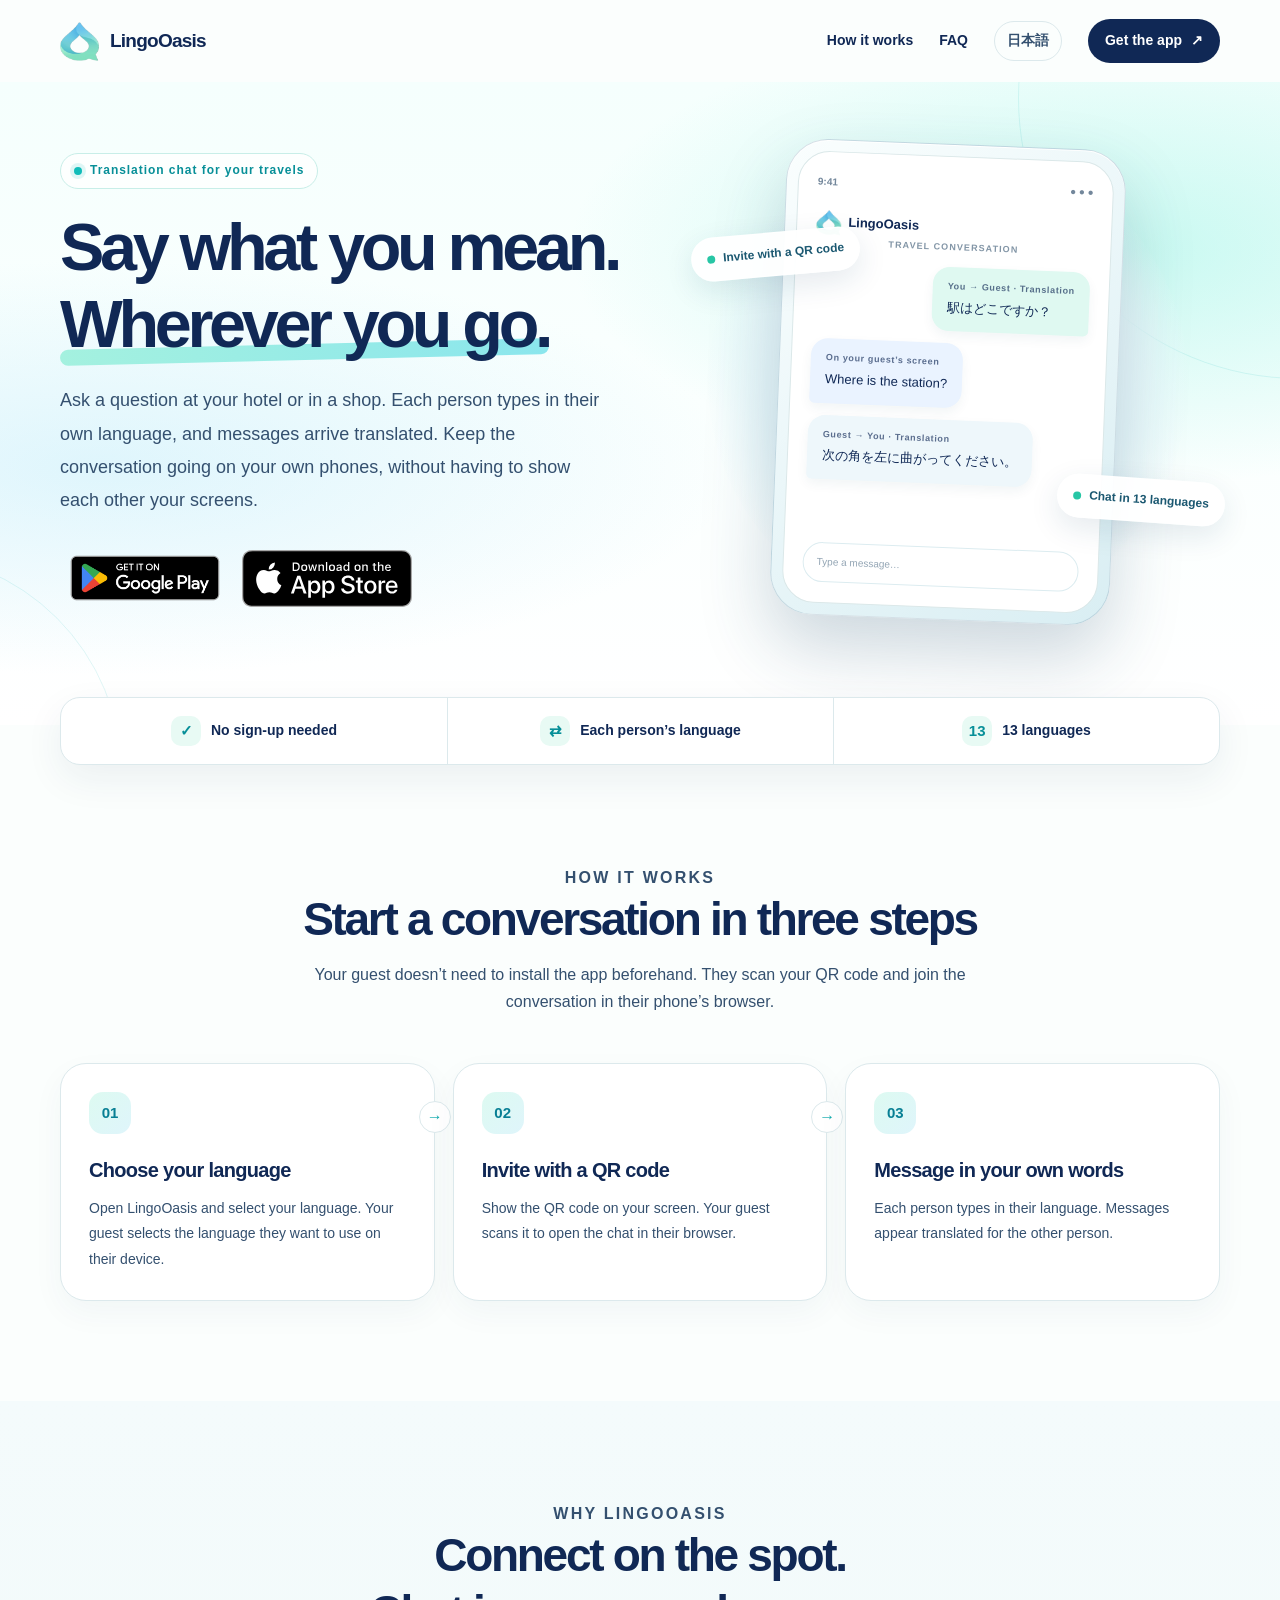
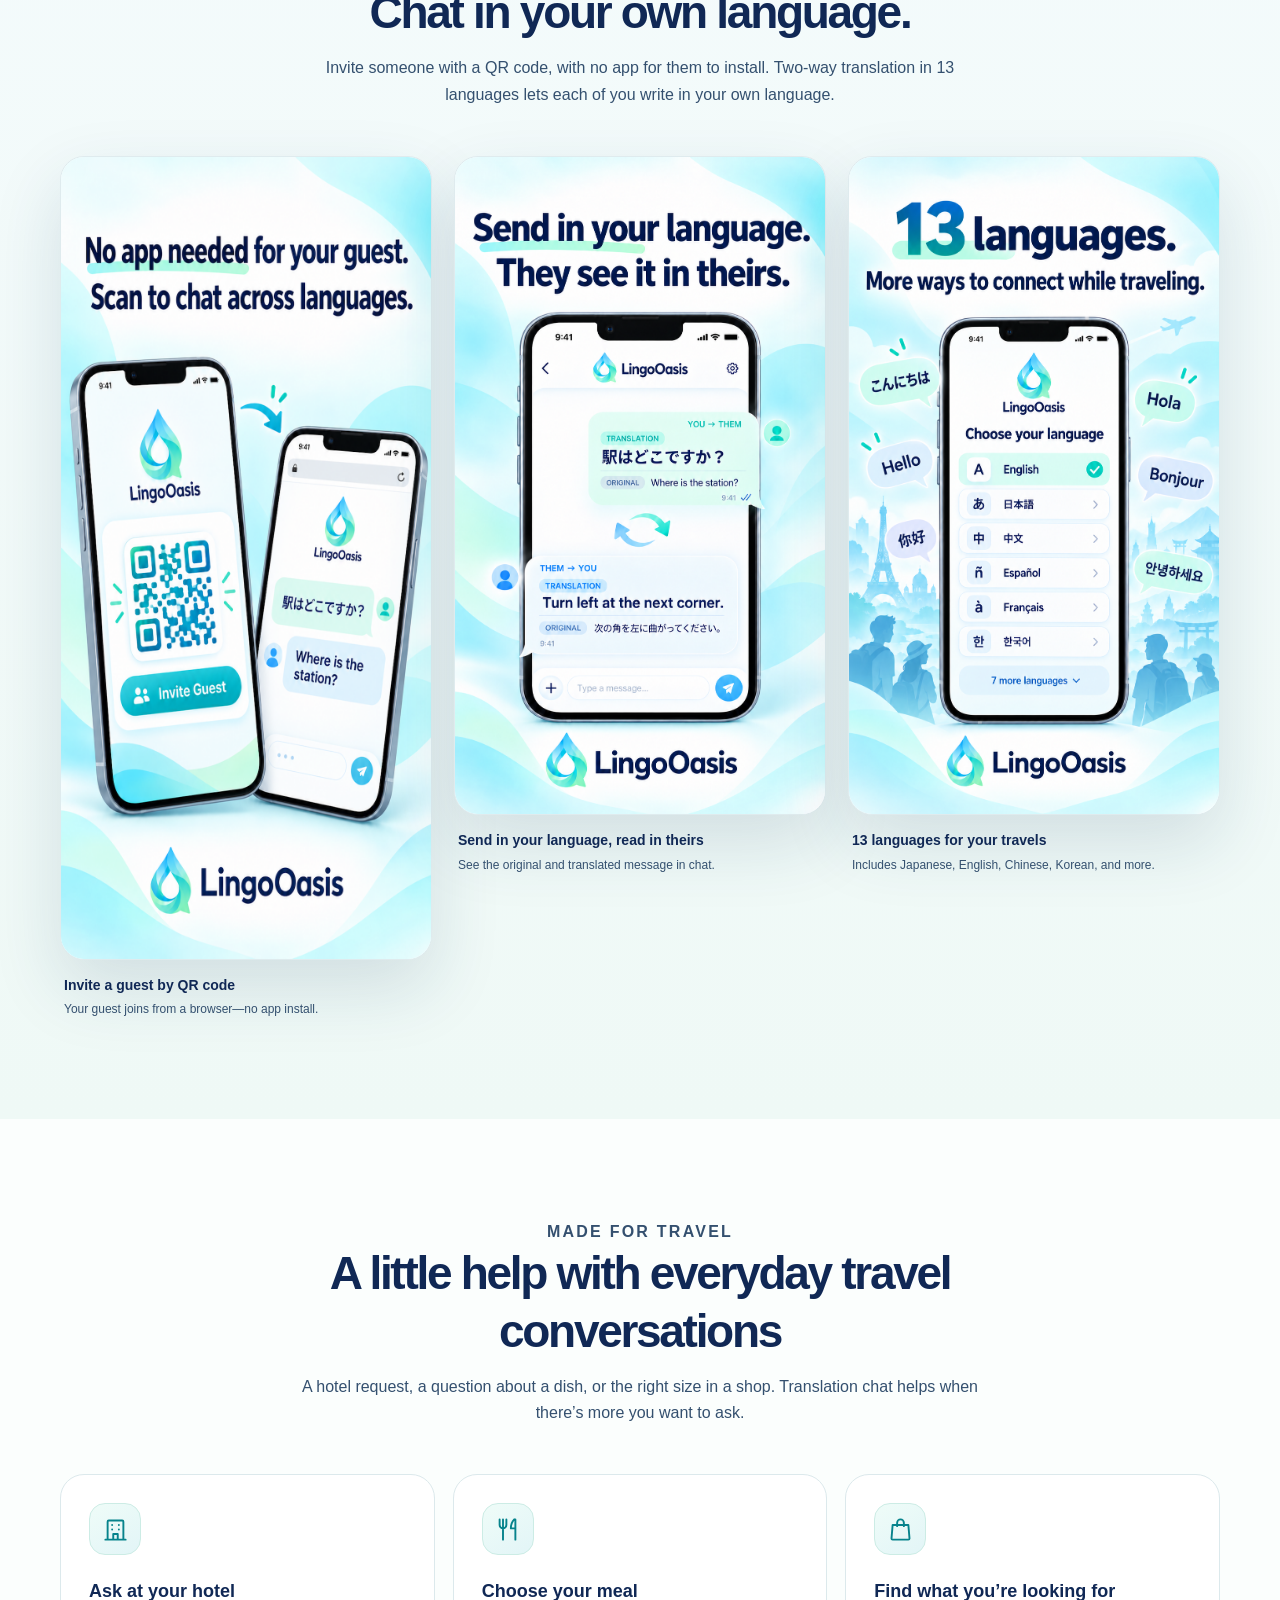
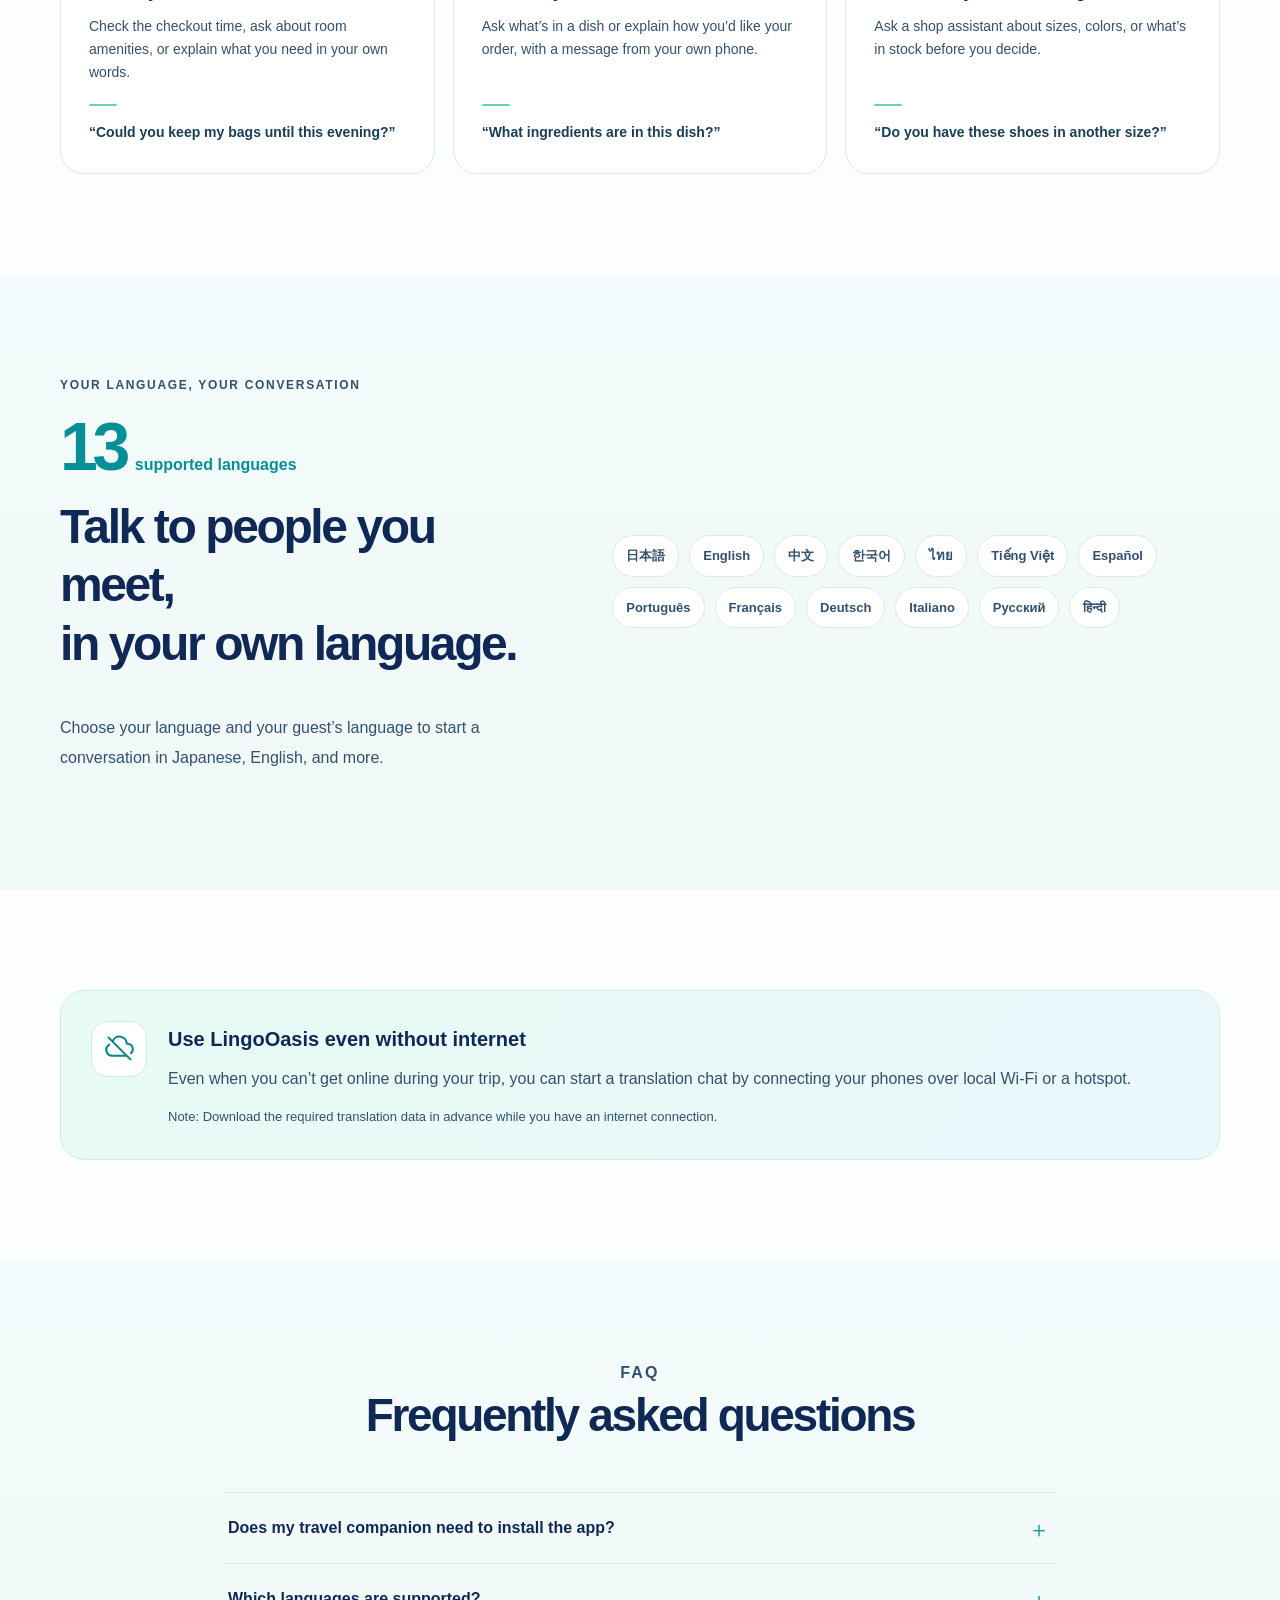
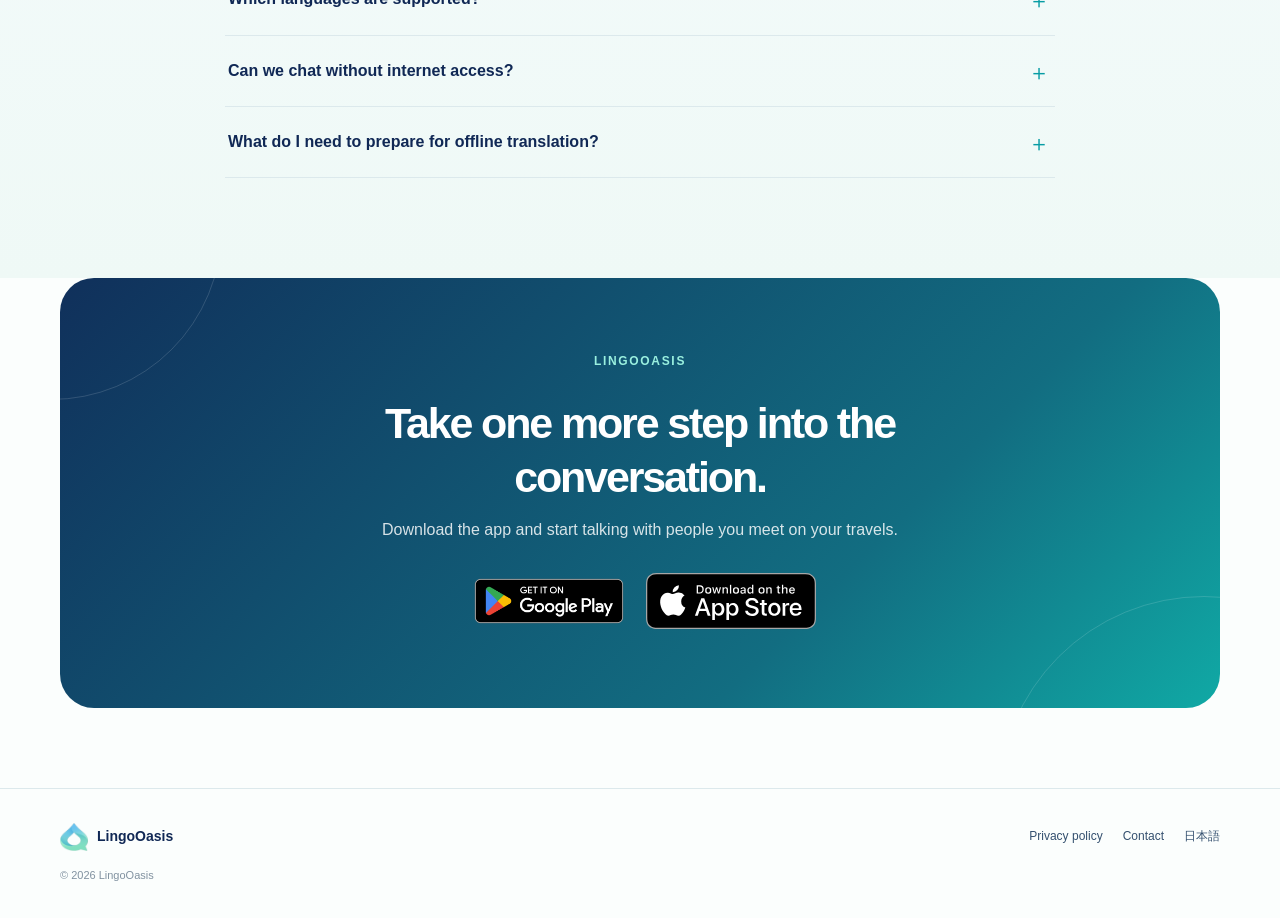
==== en/index.html @ 5daea8b7 "1st version" ====
<!doctype html>
<html lang="en"><head><meta charset="utf-8"><meta name="viewport" content="width=device-width, initial-scale=1"><title>LingoOasis | Translation chat for your travels</title><meta name="description" content="Start a conversation in your own language. LingoOasis lets your travel companion join from a QR code in their browser, with no app install. Supports 13 languages."><meta name="theme-color" content="#f5fffd"><meta name="robots" content="index,follow"><link rel="canonical" href="https://lingooasis-travel-chat.breezygem35.chatgpt.site/en/"><link rel="alternate" hreflang="ja" href="https://lingooasis-travel-chat.breezygem35.chatgpt.site/"><link rel="alternate" hreflang="en" href="https://lingooasis-travel-chat.breezygem35.chatgpt.site/en/"><link rel="alternate" hreflang="x-default" href="https://lingooasis-travel-chat.breezygem35.chatgpt.site/"><link rel="icon" href="/assets/logo.png" type="image/png"><link rel="stylesheet" href="/styles.css"><script src="/scroll-reveal.js" defer></script><meta property="og:type" content="website"><meta property="og:locale" content="en_US"><meta property="og:site_name" content="LingoOasis"><meta property="og:title" content="LingoOasis | Translation chat for your travels"><meta property="og:description" content="Send a message in your language. Let it reach the other person in theirs."><meta property="og:url" content="https://lingooasis-travel-chat.breezygem35.chatgpt.site/en/"><meta property="og:image" content="https://lingooasis-travel-chat.breezygem35.chatgpt.site/assets/store-1_en.png"><meta name="twitter:card" content="summary_large_image"><script type="application/ld+json">{"@context":"https://schema.org","@type":"SoftwareApplication","name":"LingoOasis","applicationCategory":"TravelApplication","operatingSystem":"Android, iOS","inLanguage":["ja","en","zh","ko","th","vi","es","pt","fr","de","it","ru","hi"],"description":"A QR-invited translation chat app for conversations with people you meet while traveling.","downloadUrl":["https://play.google.com/store/apps/details?id=com.lingooasis.app","https://apps.apple.com/app/id6812260177"]}</script></head>
<body><a class="skip-link" href="#main">Skip to content</a><header class="header"><div class="wrap header-inner"><a class="brand" href="/en/" aria-label="LingoOasis home"><img src="/assets/logo.png" alt=""><span>LingoOasis</span></a><nav class="nav" aria-label="Main navigation"><a class="nav-link" href="#how">How it works</a><a class="nav-link" href="#faq">FAQ</a><a class="language" href="/" lang="ja" hreflang="ja">日本語</a><a class="nav-cta" href="#download">Get the app <span aria-hidden="true">↗</span></a></nav></div></header><main id="main">
<section class="hero"><div class="wrap hero-grid"><div><p class="eyebrow"><span class="eyebrow-dot" aria-hidden="true"></span>Translation chat for your travels</p><h1>Say what you mean.<br><span class="highlight">Wherever you go.</span></h1><p class="hero-copy">Ask a question at your hotel or in a shop. Each person types in their own language, and messages arrive translated. Keep the conversation going on your own phones, without having to show each other your screens.</p><div class="cta-row"><a class="store-badge-link" href="https://play.google.com/store/apps/details?id=com.lingooasis.app"><img class="store-badge-image" src="/assets/google-play-en.png" alt="Get it on Google Play" width="646" height="250"></a><a class="store-badge-link" href="https://apps.apple.com/app/id6812260177"><img class="store-badge-image" src="/assets/app-store-en.svg" alt="Download on the App Store" width="109" height="40"></a></div></div><div class="hero-art" aria-label="Illustration of a translated chat"><div class="aura" aria-hidden="true"></div><div class="float-pill qr"><span class="pill-dot" aria-hidden="true"></span>Invite with a QR code</div><div class="phone"><div class="phone-screen"><div class="phone-top"><span>9:41</span><span>● ● ●</span></div><div class="phone-brand"><img src="/assets/logo.png" alt=""> LingoOasis</div><p class="demo-label">TRAVEL CONVERSATION</p><div class="bubble right"><small>You → Guest · Translation</small>駅はどこですか？</div><div class="bubble en"><small>On your guest’s screen</small>Where is the station?</div><div class="bubble left"><small>Guest → You · Translation</small>次の角を左に曲がってください。</div><div class="phone-input">Type a message…</div></div></div><div class="float-pill translate"><span class="pill-dot" aria-hidden="true"></span><span>Chat in 13 languages</span></div></div></div></section>
<div class="wrap trust-row" aria-label="LingoOasis features"><div class="trust-inner"><div class="trust-item"><span class="trust-icon" aria-hidden="true">✓</span>No sign-up needed</div><div class="trust-item"><span class="trust-icon" aria-hidden="true">⇄</span>Each person’s language</div><div class="trust-item"><span class="trust-icon" aria-hidden="true">13</span>13 languages</div></div></div>
<section class="section" id="how"><div class="wrap"><div class="section-heading"><p class="section-kicker">How it works</p><h2>Start a conversation in three steps</h2><p>Your guest doesn’t need to install the app beforehand. They scan your QR code and join the conversation in their phone’s browser.</p></div><div class="steps"><article class="step"><div class="step-number">01</div><h3>Choose your language</h3><p>Open LingoOasis and select your language. Your guest selects the language they want to use on their device.</p><span class="step-arrow" aria-hidden="true">→</span></article><article class="step"><div class="step-number">02</div><h3>Invite with a QR code</h3><p>Show the QR code on your screen. Your guest scans it to open the chat in their browser.</p><span class="step-arrow" aria-hidden="true">→</span></article><article class="step"><div class="step-number">03</div><h3>Message in your own words</h3><p>Each person types in their language. Messages appear translated for the other person.</p></article></div></div></section>
<section class="section section-soft"><div class="wrap"><div class="section-heading"><p class="section-kicker">Why LingoOasis</p><h2>Connect on the spot.<br>Chat in your own language.</h2><p>Invite someone with a QR code, with no app for them to install. Two-way translation in 13 languages lets each of you write in your own language.</p></div><div class="gallery"><figure class="shot"><div class="shot-frame"><img src="/assets/store-1_en.png" alt="Two phones showing a QR invitation and a translated conversation. A guest can join in a browser without installing the app." loading="lazy" decoding="async"></div><figcaption>Invite a guest by QR code<span>Your guest joins from a browser—no app install.</span></figcaption></figure><figure class="shot"><div class="shot-frame"><img src="/assets/store-2_en.png" alt="LingoOasis chat screen showing a message and its translation in the conversation." loading="lazy" decoding="async"></div><figcaption>Send in your language, read in theirs<span>See the original and translated message in chat.</span></figcaption></figure><figure class="shot"><div class="shot-frame"><img src="/assets/store-3_en.png" alt="LingoOasis supports 13 languages, including Japanese, English, Chinese, and Korean." loading="lazy" decoding="async"></div><figcaption>13 languages for your travels<span>Includes Japanese, English, Chinese, Korean, and more.</span></figcaption></figure></div></div></section>
<section class="section"><div class="wrap"><div class="section-heading"><p class="section-kicker">Made for travel</p><h2>A little help with everyday travel conversations</h2><p>A hotel request, a question about a dish, or the right size in a shop. Translation chat helps when there’s more you want to ask.</p></div><div class="use-cases"><article class="use-case"><div class="use-case-icon" aria-hidden="true"><svg viewBox="0 0 24 24" fill="none" stroke="currentColor" stroke-width="1.7" stroke-linecap="round" stroke-linejoin="round" aria-hidden="true" focusable="false"><path d="M5 21V5a1 1 0 0 1 1-1h12a1 1 0 0 1 1 1v16M3 21h18M10 21v-5h4v5M9 8h.01M15 8h.01M9 12h.01M15 12h.01"/></svg></div><h3>Ask at your hotel</h3><p>Check the checkout time, ask about room amenities, or explain what you need in your own words.</p><p class="use-case-example">“Could you keep my bags until this evening?”</p></article><article class="use-case"><div class="use-case-icon" aria-hidden="true"><svg viewBox="0 0 24 24" fill="none" stroke="currentColor" stroke-width="1.7" stroke-linecap="round" stroke-linejoin="round" aria-hidden="true" focusable="false"><path d="M5 3v5a3 3 0 0 0 6 0V3M8 3v18M18 3c-2 2-3 5-3 8h4M19 3v18"/></svg></div><h3>Choose your meal</h3><p>Ask what’s in a dish or explain how you’d like your order, with a message from your own phone.</p><p class="use-case-example">“What ingredients are in this dish?”</p></article><article class="use-case"><div class="use-case-icon" aria-hidden="true"><svg viewBox="0 0 24 24" fill="none" stroke="currentColor" stroke-width="1.7" stroke-linecap="round" stroke-linejoin="round" aria-hidden="true" focusable="false"><path d="M5 8h14l1 12a1 1 0 0 1-1 1H5a1 1 0 0 1-1-1L5 8Z"/><path d="M9 9V6a3 3 0 0 1 6 0v3"/></svg></div><h3>Find what you’re looking for</h3><p>Ask a shop assistant about sizes, colors, or what’s in stock before you decide.</p><p class="use-case-example">“Do you have these shoes in another size?”</p></article></div></div></section>
<section class="section section-soft"><div class="wrap language-layout"><div class="language-copy"><p class="section-kicker">Your language, your conversation</p><div class="language-count"><strong>13</strong><span>supported languages</span></div><h2>Talk to people you meet,<br>in your own language.</h2><p>Choose your language and your guest’s language to start a conversation in Japanese, English, and more.</p></div><div class="language-list" aria-label="Supported languages"><span>日本語</span><span>English</span><span>中文</span><span>한국어</span><span>ไทย</span><span>Tiếng Việt</span><span>Español</span><span>Português</span><span>Français</span><span>Deutsch</span><span>Italiano</span><span>Русский</span><span>हिन्दी</span></div></div></section>
<section class="section"><div class="wrap"><div class="offline-card"><div class="offline-icon" aria-hidden="true"><svg viewBox="0 0 24 24" fill="none" stroke="currentColor" stroke-width="1.7" stroke-linecap="round" stroke-linejoin="round" aria-hidden="true" focusable="false"><path d="m3 3 18 18M6.3 6.3A6 6 0 0 1 18 8h.5a4.5 4.5 0 0 1 3 7.85M3.5 8.7A5 5 0 0 0 6 18h12"/></svg></div><div><h3>Use LingoOasis even without internet</h3><p class="offline-benefit">Even when you can’t get online during your trip, you can start a translation chat by connecting your phones over local Wi-Fi or a hotspot.</p><p class="offline-note">Note: Download the required translation data in advance while you have an internet connection.</p></div></div></div></section>
<section class="section section-soft" id="faq"><div class="wrap"><div class="section-heading"><p class="section-kicker">FAQ</p><h2>Frequently asked questions</h2></div><div class="faq-list"><details><summary>Does my travel companion need to install the app?</summary><p>No. The person inviting a guest uses LingoOasis. The guest scans a QR code and joins in a browser.</p></details><details><summary>Which languages are supported?</summary><p>Japanese, English, Chinese, Korean, Thai, Vietnamese, Spanish, Portuguese, French, German, Italian, Russian, and Hindi.</p></details><details><summary>Can we chat without internet access?</summary><p>Yes, with translation data prepared ahead of time. The app user sets up local Wi-Fi or a hotspot, and the guest’s device must connect to the same network.</p></details><details><summary>What do I need to prepare for offline translation?</summary><p>An internet connection and available device storage are needed for the initial download. We recommend preparing the translation data over Wi-Fi before your trip.</p></details></div></div></section>
<section class="wrap" id="download"><div class="final-cta"><p class="section-kicker" style="color:#9af0df">LingoOasis</p><h2>Take one more step into the conversation.</h2><p>Download the app and start talking with people you meet on your travels.</p><div class="cta-row"><a class="store-badge-link" href="https://play.google.com/store/apps/details?id=com.lingooasis.app"><img class="store-badge-image" src="/assets/google-play-en.png" alt="Get it on Google Play" width="646" height="250"></a><a class="store-badge-link" href="https://apps.apple.com/app/id6812260177"><img class="store-badge-image" src="/assets/app-store-en.svg" alt="Download on the App Store" width="109" height="40"></a></div></div></section></main><footer class="footer"><div class="wrap"><div class="footer-inner"><a class="footer-brand" href="/en/" style="text-decoration:none"><img src="/assets/logo.png" alt="">LingoOasis</a><div class="footer-links"><a href="/privacy.html">Privacy policy</a><a href="https://x.com/soldes17" target="_blank" rel="noopener noreferrer">Contact</a><a href="/" lang="ja">日本語</a></div></div><p class="copyright">© 2026 LingoOasis</p></div></footer></body></html>
---- styles.css ----
@charset "utf-8";
:root{--ink:#102855;--ink-soft:#34506f;--teal:#10bcb9;--teal-dark:#079ba5;--sky:#eaf8fb;--mint:#e6faf4;--paper:#fbfefd;--line:#dce9ec;--white:#fff;--shadow:0 28px 70px rgba(23,61,96,.14);--radius:26px;--max:1160px;color-scheme:light}
*{box-sizing:border-box}html{scroll-behavior:smooth}body{margin:0;background:var(--paper);color:var(--ink);font-family:Inter,-apple-system,BlinkMacSystemFont,"Segoe UI","Noto Sans JP",Meiryo,sans-serif;line-height:1.65}a{color:inherit}img{max-width:100%;display:block}button,a{-webkit-tap-highlight-color:transparent}.skip-link{position:absolute;left:12px;top:-60px;background:var(--ink);color:#fff;padding:10px 14px;border-radius:10px;z-index:20}.skip-link:focus{top:12px}:focus-visible{outline:3px solid #0784c5;outline-offset:4px}.wrap{width:min(calc(100% - 48px),var(--max));margin-inline:auto}.header{position:relative;z-index:5}.header-inner{height:82px;display:flex;align-items:center;justify-content:space-between;gap:24px}.brand{display:inline-flex;align-items:center;gap:11px;text-decoration:none;font-size:19px;font-weight:800;letter-spacing:-.04em}.brand img{width:39px;height:39px;object-fit:contain}.nav{display:flex;align-items:center;gap:26px;font-size:14px;font-weight:650}.nav a{text-decoration:none}.nav a:not(.nav-cta):hover,.footer a:hover{color:var(--teal-dark)}.language{border:1px solid var(--line);border-radius:999px;padding:7px 12px;color:var(--ink-soft)}.nav-cta,.btn{display:inline-flex;align-items:center;justify-content:center;gap:9px;text-decoration:none;font-weight:750;border-radius:999px;transition:transform .18s ease,box-shadow .18s ease,background .18s ease}.nav-cta{padding:10px 17px;background:var(--ink);color:#fff}.nav-cta:hover,.btn:hover{transform:translateY(-2px);box-shadow:0 12px 28px rgba(16,40,85,.18)}.store-mark{display:grid;place-items:center;width:25px;height:25px;border-radius:50%;background:rgba(255,255,255,.15);font-size:13px;line-height:1}.btn-secondary .store-mark{background:#eef8f7}.hero{position:relative;overflow:hidden;padding:45px 0 88px;background:radial-gradient(ellipse at 88% 26%,rgba(135,241,224,.42),transparent 35%),radial-gradient(ellipse at 8% 60%,rgba(183,232,250,.42),transparent 38%),linear-gradient(180deg,#f5fffd 0%,#fff 100%)}.hero:before,.hero:after{content:"";position:absolute;border:1px solid rgba(58,192,195,.15);border-radius:50%;pointer-events:none}.hero:before{width:560px;height:560px;right:-300px;top:-265px}.hero:after{width:440px;height:440px;left:-320px;bottom:-270px}.hero-grid{position:relative;z-index:1;display:grid;grid-template-columns:1.02fr .98fr;align-items:center;gap:48px}.eyebrow{display:inline-flex;align-items:center;gap:8px;margin:0 0 20px;padding:7px 13px;border:1px solid #c8eee8;border-radius:999px;background:rgba(255,255,255,.82);color:#078f98;font-size:12px;font-weight:800;letter-spacing:.08em}.eyebrow-dot{width:8px;height:8px;border-radius:50%;background:var(--teal);box-shadow:0 0 0 4px rgba(16,188,185,.13)}h1,h2,h3,p{margin-top:0}h1{max-width:670px;margin-bottom:20px;font-size:clamp(42px,5.2vw,68px);line-height:1.17;letter-spacing:-.065em;font-weight:850}h1 .highlight{position:relative;white-space:nowrap;z-index:0}h1 .highlight:after{content:"";position:absolute;z-index:-1;left:0;right:0;bottom:.02em;height:.24em;border-radius:999px;background:linear-gradient(90deg,#a4f1df,#8be6ed);transform:rotate(-1.4deg)}.hero-copy{max-width:540px;color:var(--ink-soft);font-size:18px;line-height:1.85;margin-bottom:28px}.cta-row{display:flex;flex-wrap:wrap;gap:12px}.btn{min-height:56px;padding:0 22px;font-size:15px}.btn-primary{background:var(--ink);color:#fff;box-shadow:0 10px 25px rgba(16,40,85,.15)}.btn-secondary{background:#fff;border:1px solid var(--line);color:var(--ink);box-shadow:0 5px 16px rgba(23,61,96,.05)}.hero-note{margin:15px 0 0;color:#64798b;font-size:12px}.hero-art{position:relative;min-height:510px;display:grid;place-items:center}.aura{position:absolute;width:min(100%,480px);aspect-ratio:1;border-radius:50%;background:radial-gradient(circle,#ddfbf3 0%,#e8f8fb 53%,rgba(226,249,249,0) 72%)}.phone{position:relative;z-index:1;width:min(340px,85%);padding:11px;border:1px solid rgba(35,75,111,.16);border-radius:42px;background:linear-gradient(140deg,#fafefe,#d9eef3);box-shadow:0 32px 70px rgba(31,71,106,.22),inset 0 1px 0 #fff;transform:rotate(2.3deg)}.phone-screen{min-height:452px;overflow:hidden;border:1px solid #dbe8e9;border-radius:32px;background:#fff;padding:22px 19px 20px;display:flex;flex-direction:column}.phone-top{display:flex;align-items:center;justify-content:space-between;margin-bottom:19px;color:#73879b;font-size:10px;font-weight:700}.phone-brand{display:flex;align-items:center;gap:7px;color:var(--ink);font-size:13px;font-weight:800}.phone-brand img{width:25px;height:25px}.demo-label{margin:0 0 13px;text-align:center;color:#8295a6;font-size:9px;font-weight:750;letter-spacing:.12em}.bubble{max-width:92%;margin-bottom:12px;padding:13px 15px;border-radius:17px;font-size:13px;line-height:1.55;box-shadow:0 5px 12px rgba(21,67,94,.055)}.bubble small{display:block;margin-bottom:4px;font-size:9px;font-weight:800;letter-spacing:.07em;opacity:.66}.bubble.left{align-self:flex-start;background:#eef7fb;border-bottom-left-radius:5px}.bubble.right{align-self:flex-end;background:#dff9f1;border-bottom-right-radius:5px}.bubble.en{align-self:flex-start;background:#eaf3ff;border-bottom-left-radius:5px}.phone-input{margin-top:auto;border:1px solid #dcecf0;border-radius:999px;padding:11px 13px;color:#93a5b4;font-size:10px}.float-pill{position:absolute;z-index:2;display:flex;align-items:center;gap:8px;padding:11px 15px;border:1px solid rgba(255,255,255,.9);border-radius:999px;background:rgba(255,255,255,.94);box-shadow:0 10px 30px rgba(21,66,98,.11);font-size:12px;font-weight:750;color:#1b5871}.float-pill img{width:20px;height:20px}.float-pill.qr{top:105px;left:3%;transform:rotate(-5deg)}.float-pill.translate{right:-1%;bottom:115px;transform:rotate(4deg)}.float-pill .pill-dot{flex:0 0 8px;width:8px;height:8px;border-radius:50%;background:#27c6a5}.trust-row{position:relative;z-index:2;margin-top:-28px}.trust-inner{display:grid;grid-template-columns:repeat(3,1fr);background:#fff;border:1px solid var(--line);border-radius:20px;box-shadow:0 14px 38px rgba(27,62,92,.07);overflow:hidden}.trust-item{display:flex;align-items:center;justify-content:center;gap:10px;padding:18px 14px;text-align:center;font-size:14px;font-weight:750}.trust-item+.trust-item{border-left:1px solid var(--line)}.trust-icon{display:grid;place-items:center;width:30px;height:30px;border-radius:10px;background:#e8faf4;color:#078f98;font-size:15px}.section{padding:100px 0}.section-soft{background:linear-gradient(180deg,#f4fbfc,#eff9f6)}.section-heading{max-width:690px;margin:0 auto 48px;text-align:center}.section-kicker{margin-bottom:12px;color:#069da3;font-size:12px;font-weight:850;letter-spacing:.14em;text-transform:uppercase}.section-heading h2{margin-bottom:14px;font-size:clamp(31px,4vw,46px);line-height:1.24;letter-spacing:-.05em}.section-heading p{margin-bottom:0;color:var(--ink-soft);font-size:16px}.steps{display:grid;grid-template-columns:repeat(3,1fr);gap:18px}.step{position:relative;min-height:230px;padding:28px;border:1px solid var(--line);border-radius:var(--radius);background:#fff;box-shadow:0 12px 32px rgba(23,61,96,.045)}.step-number{display:grid;place-items:center;width:42px;height:42px;margin-bottom:20px;border-radius:14px;background:linear-gradient(135deg,#ddfaf1,#dff5fb);color:#087f94;font-size:15px;font-weight:900}.step h3{margin-bottom:9px;font-size:20px;letter-spacing:-.035em}.step p{margin:0;color:var(--ink-soft);font-size:14px;line-height:1.8}.step-arrow{position:absolute;top:37px;right:-17px;z-index:2;width:32px;height:32px;display:grid;place-items:center;border-radius:50%;background:#fff;border:1px solid var(--line);color:#12abae;font-weight:800}.gallery{display:grid;grid-template-columns:repeat(3,1fr);align-items:start;gap:22px}.shot{margin:0}.shot-frame{overflow:hidden;border:1px solid #dfebee;border-radius:24px;background:#fff;box-shadow:var(--shadow)}.shot-frame img{width:100%;height:auto}.shot figcaption{padding:15px 4px 0;font-size:14px;font-weight:750;line-height:1.55}.shot figcaption span{display:block;margin-top:4px;color:var(--ink-soft);font-size:12px;font-weight:450}.use-cases{display:grid;grid-template-columns:repeat(3,1fr);gap:18px}.use-case{display:flex;flex-direction:column;align-items:flex-start;min-height:290px;padding:28px;border-radius:24px;background:#fff;border:1px solid var(--line)}.use-case-icon{width:52px;height:52px;display:grid;place-items:center;margin-bottom:22px;border:1px solid #ccece5;border-radius:16px;background:linear-gradient(145deg,#effcf8,#e2f5f7);color:#07838c}.use-case-icon svg{width:27px;height:27px}.use-case p.use-case-example{width:100%;margin-top:auto;padding-top:20px;color:#173f58;font-size:14px;font-weight:700;line-height:1.75}.use-case-example:before{content:"";display:block;width:28px;height:2px;margin-bottom:14px;border-radius:2px;background:#69cfbf}.use-case h3{margin-bottom:8px;font-size:18px}.use-case p{margin:0;color:var(--ink-soft);font-size:14px}.language-layout{display:grid;grid-template-columns:.9fr 1.1fr;align-items:center;gap:55px}.language-copy h2{font-size:clamp(32px,4vw,48px);line-height:1.22;letter-spacing:-.05em}.language-copy p{color:var(--ink-soft);line-height:1.9}.language-count{display:inline-flex;align-items:baseline;gap:10px;margin:3px 0 18px;color:#078f98}.language-count strong{font-size:68px;line-height:1;letter-spacing:-.08em}.language-count span{font-weight:750}.language-list{display:flex;flex-wrap:wrap;gap:10px}.language-list span{padding:9px 13px;border:1px solid var(--line);border-radius:999px;background:#fff;color:var(--ink-soft);font-size:13px;font-weight:650}.offline-card{display:grid;grid-template-columns:auto 1fr;align-items:start;gap:21px;padding:30px;border:1px solid #cdebe6;border-radius:25px;background:linear-gradient(120deg,#e8fbf4,#eaf8fc)}.offline-icon{display:grid;place-items:center;width:56px;height:56px;border:1px solid #d0eae5;border-radius:17px;background:#fff;color:#07838c}.offline-icon svg{width:29px;height:29px}.offline-card h3{margin:2px 0 8px;font-size:20px}.offline-card p{margin:0;color:var(--ink-soft);font-size:14px;line-height:1.9}.offline-card .offline-benefit{font-size:16px;line-height:1.85}.offline-card .offline-note{margin-top:12px;font-size:13px;line-height:1.85}.faq-list{max-width:830px;margin-inline:auto;border-top:1px solid var(--line)}.faq-list details{border-bottom:1px solid var(--line)}.faq-list summary{position:relative;list-style:none;cursor:pointer;padding:22px 44px 22px 3px;font-size:16px;font-weight:750}.faq-list summary::-webkit-details-marker{display:none}.faq-list summary:after{content:"＋";position:absolute;right:5px;top:19px;color:#079ca4;font-size:22px;font-weight:400}.faq-list details[open] summary:after{content:"−"}.faq-list details p{max-width:730px;padding:0 30px 22px 3px;margin:0;color:var(--ink-soft);font-size:14px;line-height:1.9}.final-cta{position:relative;overflow:hidden;padding:74px 28px;text-align:center;border-radius:34px;background:linear-gradient(135deg,#10305b,#126d81 68%,#10a9a5);color:#fff}.final-cta:before,.final-cta:after{content:"";position:absolute;border:1px solid rgba(255,255,255,.14);border-radius:50%;pointer-events:none}.final-cta:before{width:340px;height:340px;left:-180px;top:-220px}.final-cta:after{width:410px;height:410px;right:-190px;bottom:-300px}.final-cta>*{position:relative;z-index:1}.final-cta h2{max-width:700px;margin:0 auto 12px;font-size:clamp(30px,4vw,43px);line-height:1.25;letter-spacing:-.05em}.final-cta p{margin-bottom:25px;color:rgba(255,255,255,.83)}.final-cta .btn-primary{background:#fff;color:#102855;box-shadow:none}.final-cta .btn-secondary{border-color:rgba(255,255,255,.35);background:rgba(255,255,255,.12);color:#fff;box-shadow:none}.final-cta .cta-row{justify-content:center}.footer{margin-top:80px;padding:34px 0;border-top:1px solid var(--line)}.footer-inner{display:flex;align-items:center;justify-content:space-between;gap:24px}.footer-brand{display:flex;align-items:center;gap:9px;font-size:14px;font-weight:800}.footer-brand img{width:28px;height:28px}.footer-links{display:flex;flex-wrap:wrap;gap:20px;color:var(--ink-soft);font-size:12px}.footer-links a{text-decoration:none}.copyright{margin:15px 0 0;color:#8192a0;font-size:11px}
@media(max-width:850px){.hero-grid{grid-template-columns:1fr;gap:24px}.hero-copy{max-width:620px}.hero-art{min-height:470px}.phone{width:min(330px,80%)}.steps,.use-cases{grid-template-columns:1fr}.step{min-height:auto}.step-arrow{display:none}.language-layout{grid-template-columns:1fr;gap:32px}.section{padding:80px 0}.gallery{gap:14px}.shot-frame{border-radius:17px}.shot figcaption{font-size:12px}.shot figcaption span{font-size:11px}}
@media(max-width:600px){.wrap{width:min(calc(100% - 34px),var(--max))}.header-inner{height:70px}.brand{font-size:17px}.brand img{width:34px;height:34px}.nav{gap:12px;font-size:12px}.nav .nav-link{display:none}.language{padding:6px 10px}.nav-cta{padding:9px 13px;font-size:12px}.hero{padding:35px 0 62px}.hero-grid{gap:4px}h1{font-size:clamp(38px,11vw,54px)}.hero-copy{font-size:16px}.cta-row{gap:9px}.btn{min-height:52px;padding:0 16px;font-size:13px}.hero-art{min-height:405px}.phone{width:min(310px,84%);padding:9px;border-radius:34px}.phone-screen{min-height:360px;padding:18px 15px;border-radius:26px}.bubble{font-size:11px;padding:10px 12px}.float-pill{font-size:10px;padding:9px 11px}.float-pill.qr{top:72px;left:-1%}.float-pill.translate{right:-3%;bottom:70px}.trust-row{margin-top:-14px}.trust-inner{grid-template-columns:1fr;border-radius:17px}.trust-item{justify-content:flex-start;padding:12px 18px;text-align:left;font-size:13px}.trust-item+.trust-item{border-left:0;border-top:1px solid var(--line)}.trust-icon{width:27px;height:27px}.section{padding:68px 0}.section-heading{margin-bottom:33px}.section-heading p{font-size:14px}.steps{gap:12px}.step{padding:22px;border-radius:21px}.gallery{grid-template-columns:1fr;gap:28px;max-width:340px;margin:auto}.shot-frame{border-radius:20px}.shot figcaption{font-size:14px}.shot figcaption span{font-size:12px}.use-case{min-height:0;padding:23px}.language-count strong{font-size:58px}.language-list{gap:8px}.language-list span{padding:8px 11px;font-size:12px}.offline-card{grid-template-columns:1fr;gap:14px;padding:24px}.offline-card h3{font-size:18px}.faq-list summary{font-size:14px;padding-block:19px}.faq-list details p{font-size:13px}.final-cta{padding:56px 20px;border-radius:25px}.final-cta .cta-row{display:grid;max-width:290px;margin-inline:auto}.footer{margin-top:54px}.footer-inner{align-items:flex-start;flex-direction:column;gap:19px}.footer-links{gap:14px}.copyright{margin-top:10px}}
@media(prefers-reduced-motion:reduce){html{scroll-behavior:auto}*,*:before,*:after{transition:none!important;animation:none!important}}

.store-badge-link{display:inline-flex;align-items:center;justify-content:center;border-radius:4px;transition:transform .18s ease}.store-badge-link:hover{transform:translateY(-2px)}.store-badge-link:focus-visible{outline-offset:5px}.store-badge-image{display:block;width:170px;height:auto;max-width:100%}@media(max-width:600px){.store-badge-image{width:160px}}

.scroll-reveal{opacity:1;transform:translateY(0);transition:opacity .55s ease,transform .7s cubic-bezier(.22,1,.36,1);transition-delay:var(--reveal-delay,0ms)}
.scroll-reveal.is-pending{opacity:0;transform:translateY(24px)}
@media(prefers-reduced-motion:reduce){.scroll-reveal,.scroll-reveal.is-pending{opacity:1;transform:none;transition:none}}
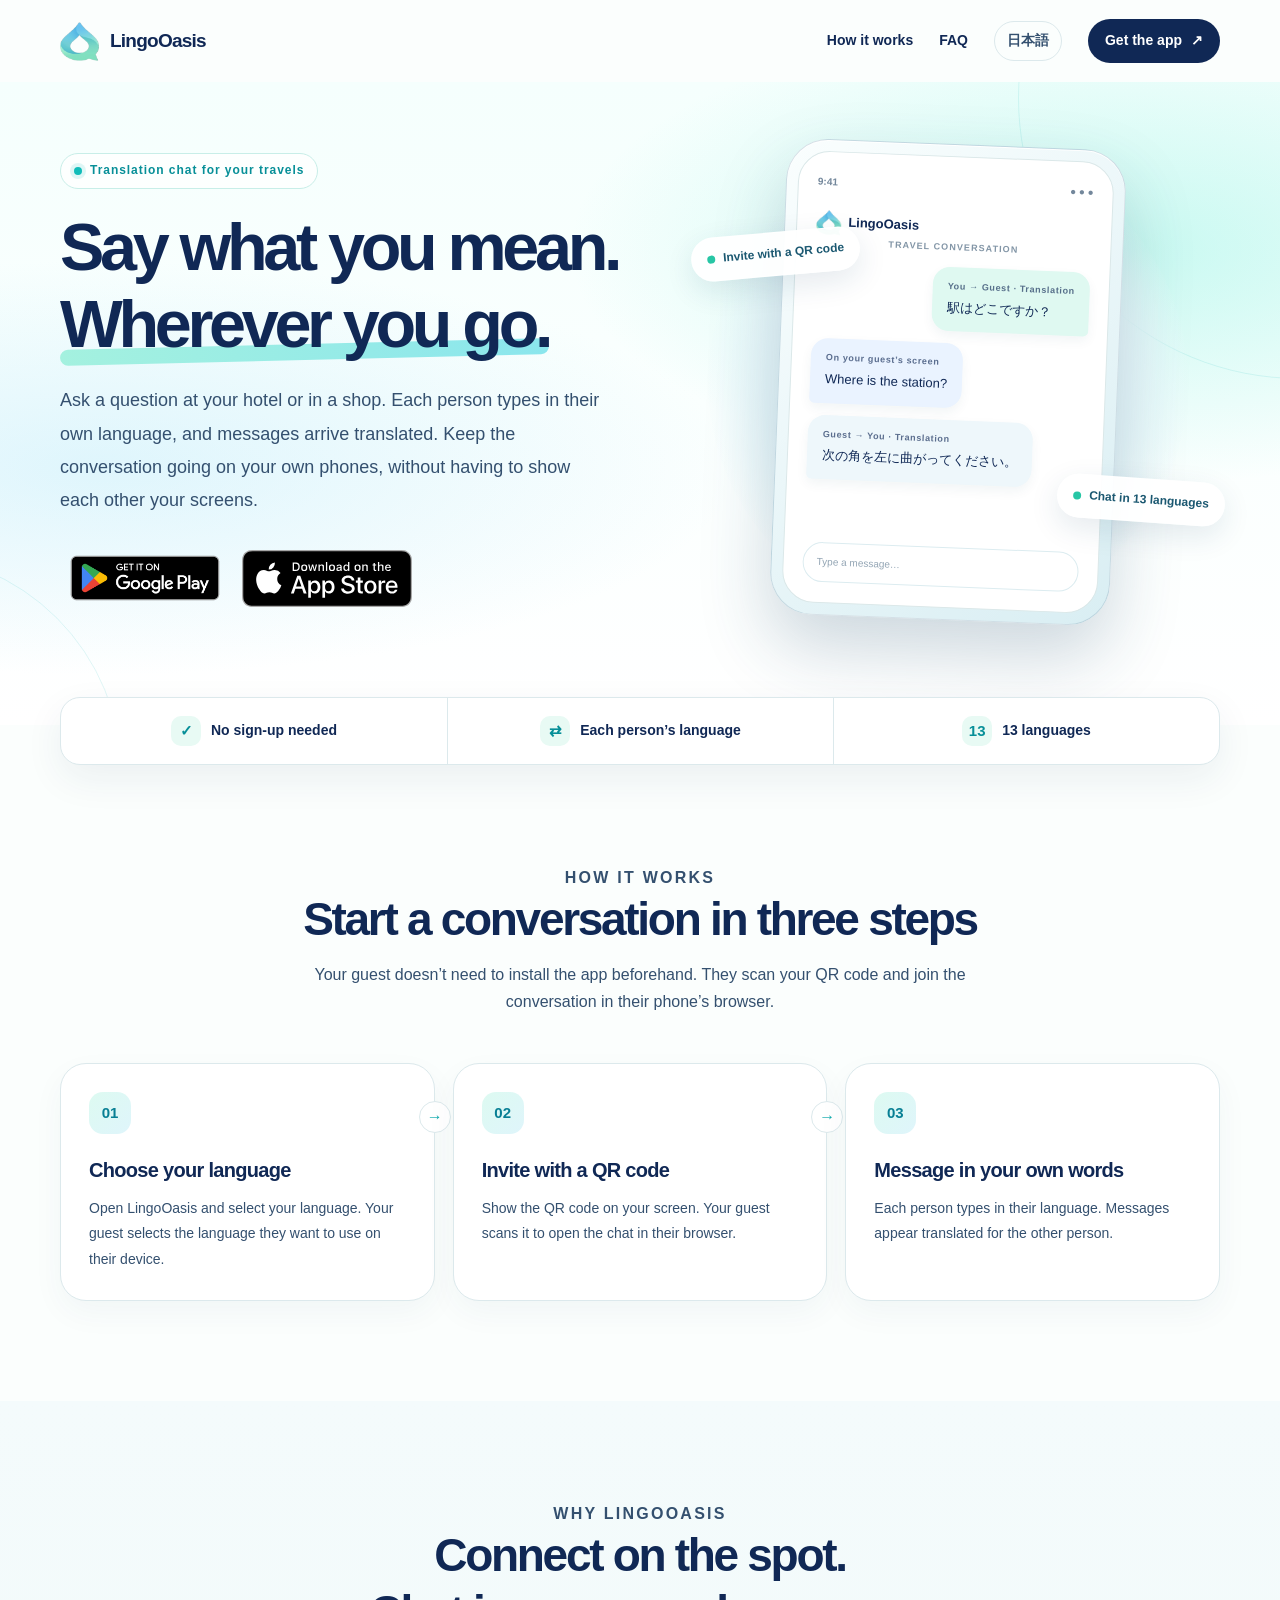
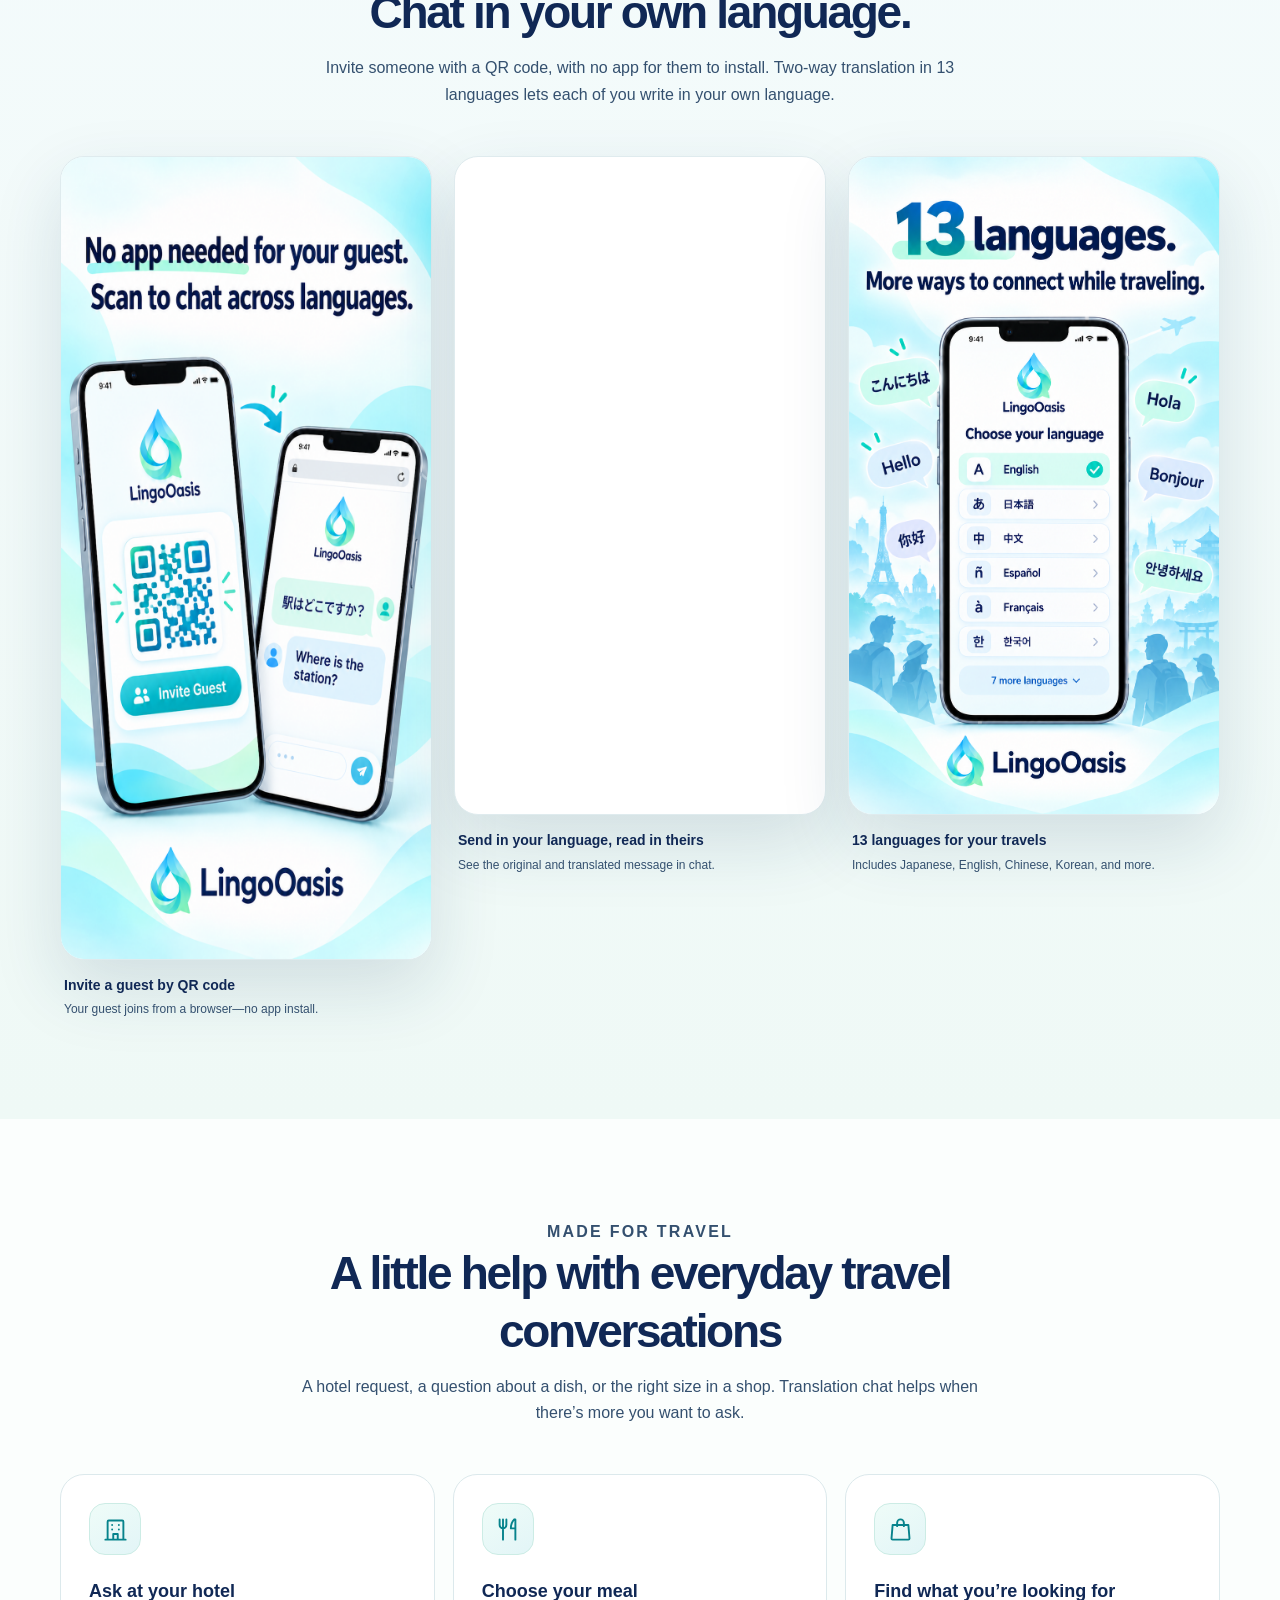
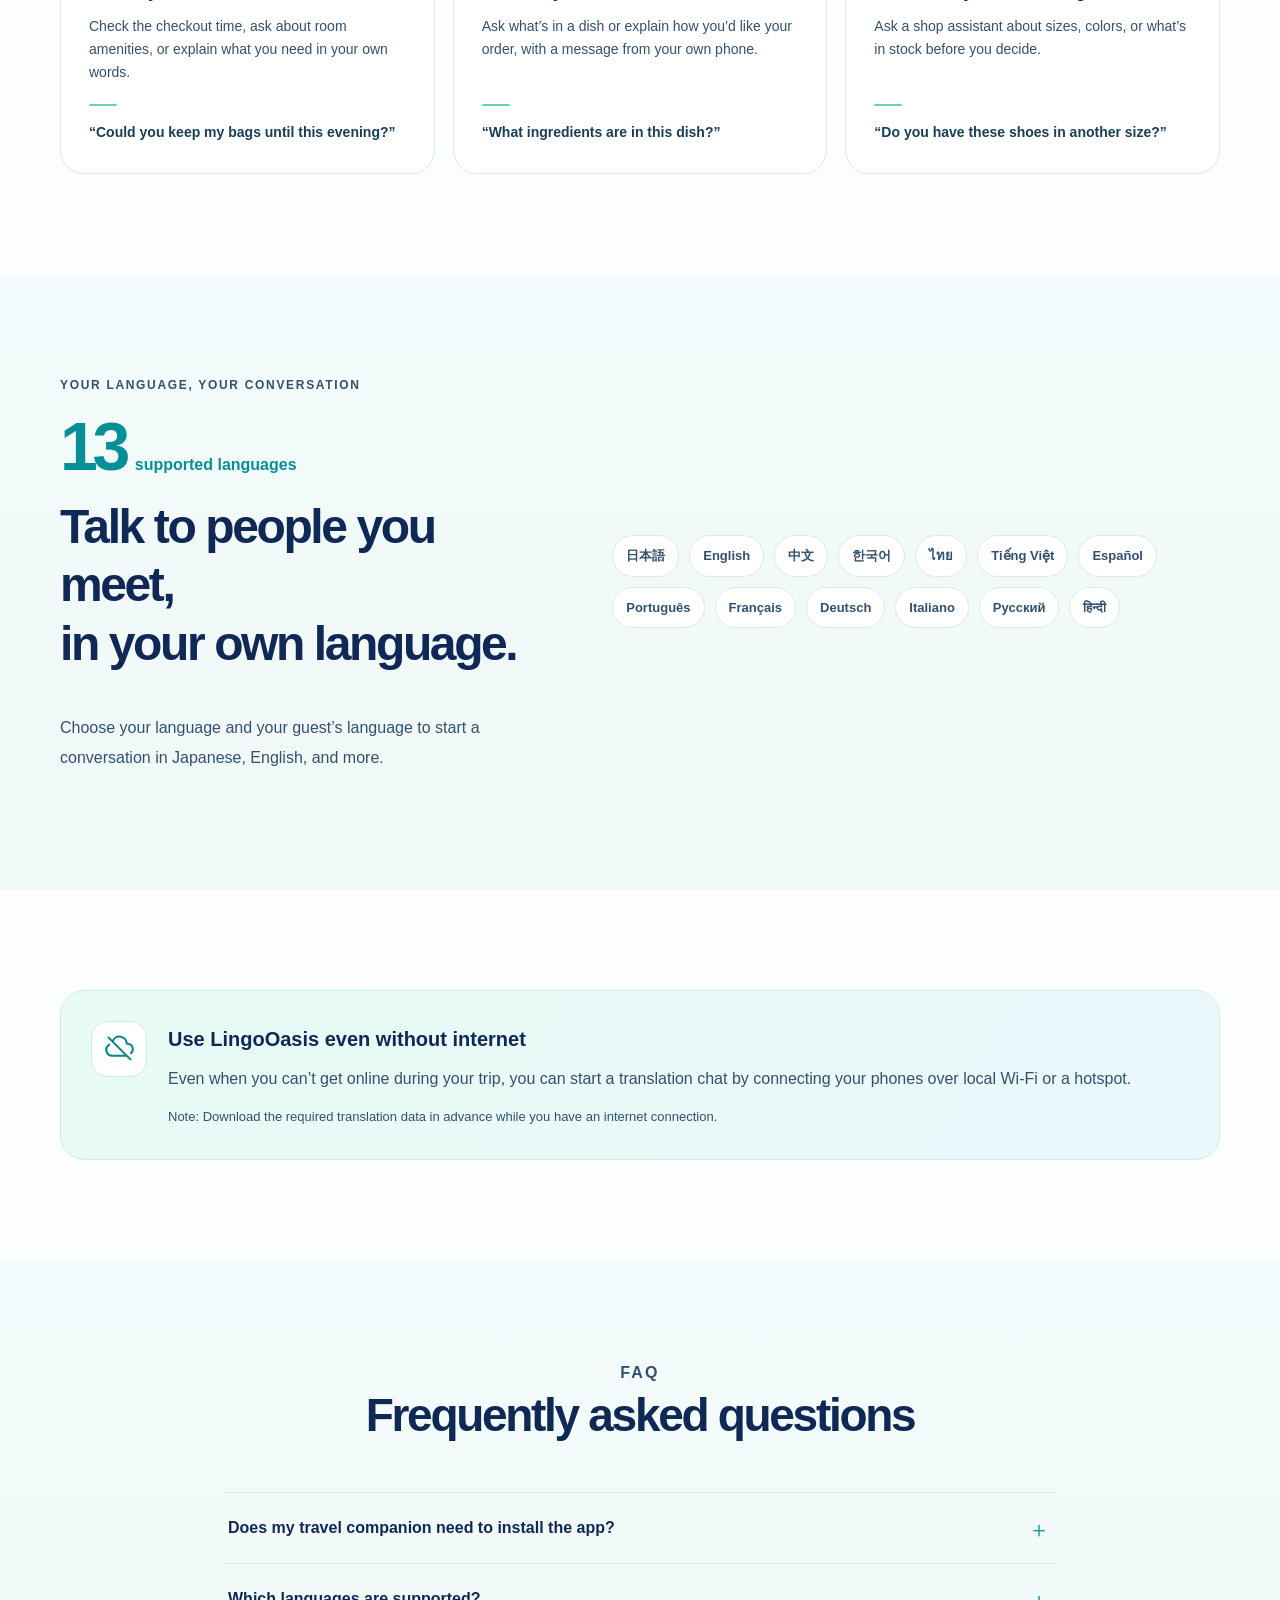
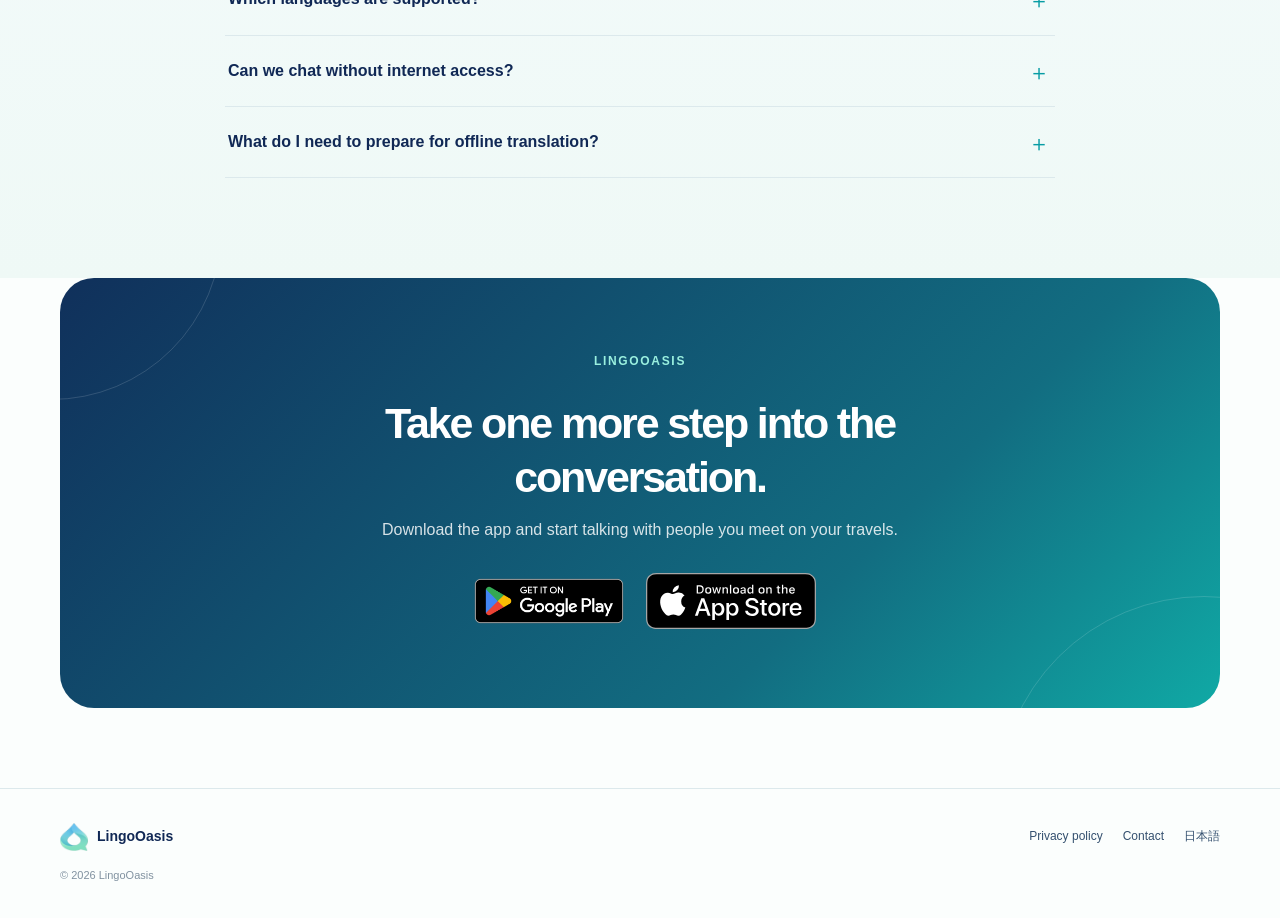
==== commit 44a9a10e: "スタイル修正" ====
--- a/en/index.html
+++ b/en/index.html
@@ -1,12 +1,534 @@
 <!doctype html>
-<html lang="en"><head><meta charset="utf-8"><meta name="viewport" content="width=device-width, initial-scale=1"><title>LingoOasis | Translation chat for your travels</title><meta name="description" content="Start a conversation in your own language. LingoOasis lets your travel companion join from a QR code in their browser, with no app install. Supports 13 languages."><meta name="theme-color" content="#f5fffd"><meta name="robots" content="index,follow"><link rel="canonical" href="https://lingooasis-travel-chat.breezygem35.chatgpt.site/en/"><link rel="alternate" hreflang="ja" href="https://lingooasis-travel-chat.breezygem35.chatgpt.site/"><link rel="alternate" hreflang="en" href="https://lingooasis-travel-chat.breezygem35.chatgpt.site/en/"><link rel="alternate" hreflang="x-default" href="https://lingooasis-travel-chat.breezygem35.chatgpt.site/"><link rel="icon" href="/assets/logo.png" type="image/png"><link rel="stylesheet" href="/styles.css"><script src="/scroll-reveal.js" defer></script><meta property="og:type" content="website"><meta property="og:locale" content="en_US"><meta property="og:site_name" content="LingoOasis"><meta property="og:title" content="LingoOasis | Translation chat for your travels"><meta property="og:description" content="Send a message in your language. Let it reach the other person in theirs."><meta property="og:url" content="https://lingooasis-travel-chat.breezygem35.chatgpt.site/en/"><meta property="og:image" content="https://lingooasis-travel-chat.breezygem35.chatgpt.site/assets/store-1_en.png"><meta name="twitter:card" content="summary_large_image"><script type="application/ld+json">{"@context":"https://schema.org","@type":"SoftwareApplication","name":"LingoOasis","applicationCategory":"TravelApplication","operatingSystem":"Android, iOS","inLanguage":["ja","en","zh","ko","th","vi","es","pt","fr","de","it","ru","hi"],"description":"A QR-invited translation chat app for conversations with people you meet while traveling.","downloadUrl":["https://play.google.com/store/apps/details?id=com.lingooasis.app","https://apps.apple.com/app/id6812260177"]}</script></head>
-<body><a class="skip-link" href="#main">Skip to content</a><header class="header"><div class="wrap header-inner"><a class="brand" href="/en/" aria-label="LingoOasis home"><img src="/assets/logo.png" alt=""><span>LingoOasis</span></a><nav class="nav" aria-label="Main navigation"><a class="nav-link" href="#how">How it works</a><a class="nav-link" href="#faq">FAQ</a><a class="language" href="/" lang="ja" hreflang="ja">日本語</a><a class="nav-cta" href="#download">Get the app <span aria-hidden="true">↗</span></a></nav></div></header><main id="main">
-<section class="hero"><div class="wrap hero-grid"><div><p class="eyebrow"><span class="eyebrow-dot" aria-hidden="true"></span>Translation chat for your travels</p><h1>Say what you mean.<br><span class="highlight">Wherever you go.</span></h1><p class="hero-copy">Ask a question at your hotel or in a shop. Each person types in their own language, and messages arrive translated. Keep the conversation going on your own phones, without having to show each other your screens.</p><div class="cta-row"><a class="store-badge-link" href="https://play.google.com/store/apps/details?id=com.lingooasis.app"><img class="store-badge-image" src="/assets/google-play-en.png" alt="Get it on Google Play" width="646" height="250"></a><a class="store-badge-link" href="https://apps.apple.com/app/id6812260177"><img class="store-badge-image" src="/assets/app-store-en.svg" alt="Download on the App Store" width="109" height="40"></a></div></div><div class="hero-art" aria-label="Illustration of a translated chat"><div class="aura" aria-hidden="true"></div><div class="float-pill qr"><span class="pill-dot" aria-hidden="true"></span>Invite with a QR code</div><div class="phone"><div class="phone-screen"><div class="phone-top"><span>9:41</span><span>● ● ●</span></div><div class="phone-brand"><img src="/assets/logo.png" alt=""> LingoOasis</div><p class="demo-label">TRAVEL CONVERSATION</p><div class="bubble right"><small>You → Guest · Translation</small>駅はどこですか？</div><div class="bubble en"><small>On your guest’s screen</small>Where is the station?</div><div class="bubble left"><small>Guest → You · Translation</small>次の角を左に曲がってください。</div><div class="phone-input">Type a message…</div></div></div><div class="float-pill translate"><span class="pill-dot" aria-hidden="true"></span><span>Chat in 13 languages</span></div></div></div></section>
-<div class="wrap trust-row" aria-label="LingoOasis features"><div class="trust-inner"><div class="trust-item"><span class="trust-icon" aria-hidden="true">✓</span>No sign-up needed</div><div class="trust-item"><span class="trust-icon" aria-hidden="true">⇄</span>Each person’s language</div><div class="trust-item"><span class="trust-icon" aria-hidden="true">13</span>13 languages</div></div></div>
-<section class="section" id="how"><div class="wrap"><div class="section-heading"><p class="section-kicker">How it works</p><h2>Start a conversation in three steps</h2><p>Your guest doesn’t need to install the app beforehand. They scan your QR code and join the conversation in their phone’s browser.</p></div><div class="steps"><article class="step"><div class="step-number">01</div><h3>Choose your language</h3><p>Open LingoOasis and select your language. Your guest selects the language they want to use on their device.</p><span class="step-arrow" aria-hidden="true">→</span></article><article class="step"><div class="step-number">02</div><h3>Invite with a QR code</h3><p>Show the QR code on your screen. Your guest scans it to open the chat in their browser.</p><span class="step-arrow" aria-hidden="true">→</span></article><article class="step"><div class="step-number">03</div><h3>Message in your own words</h3><p>Each person types in their language. Messages appear translated for the other person.</p></article></div></div></section>
-<section class="section section-soft"><div class="wrap"><div class="section-heading"><p class="section-kicker">Why LingoOasis</p><h2>Connect on the spot.<br>Chat in your own language.</h2><p>Invite someone with a QR code, with no app for them to install. Two-way translation in 13 languages lets each of you write in your own language.</p></div><div class="gallery"><figure class="shot"><div class="shot-frame"><img src="/assets/store-1_en.png" alt="Two phones showing a QR invitation and a translated conversation. A guest can join in a browser without installing the app." loading="lazy" decoding="async"></div><figcaption>Invite a guest by QR code<span>Your guest joins from a browser—no app install.</span></figcaption></figure><figure class="shot"><div class="shot-frame"><img src="/assets/store-2_en.png" alt="LingoOasis chat screen showing a message and its translation in the conversation." loading="lazy" decoding="async"></div><figcaption>Send in your language, read in theirs<span>See the original and translated message in chat.</span></figcaption></figure><figure class="shot"><div class="shot-frame"><img src="/assets/store-3_en.png" alt="LingoOasis supports 13 languages, including Japanese, English, Chinese, and Korean." loading="lazy" decoding="async"></div><figcaption>13 languages for your travels<span>Includes Japanese, English, Chinese, Korean, and more.</span></figcaption></figure></div></div></section>
-<section class="section"><div class="wrap"><div class="section-heading"><p class="section-kicker">Made for travel</p><h2>A little help with everyday travel conversations</h2><p>A hotel request, a question about a dish, or the right size in a shop. Translation chat helps when there’s more you want to ask.</p></div><div class="use-cases"><article class="use-case"><div class="use-case-icon" aria-hidden="true"><svg viewBox="0 0 24 24" fill="none" stroke="currentColor" stroke-width="1.7" stroke-linecap="round" stroke-linejoin="round" aria-hidden="true" focusable="false"><path d="M5 21V5a1 1 0 0 1 1-1h12a1 1 0 0 1 1 1v16M3 21h18M10 21v-5h4v5M9 8h.01M15 8h.01M9 12h.01M15 12h.01"/></svg></div><h3>Ask at your hotel</h3><p>Check the checkout time, ask about room amenities, or explain what you need in your own words.</p><p class="use-case-example">“Could you keep my bags until this evening?”</p></article><article class="use-case"><div class="use-case-icon" aria-hidden="true"><svg viewBox="0 0 24 24" fill="none" stroke="currentColor" stroke-width="1.7" stroke-linecap="round" stroke-linejoin="round" aria-hidden="true" focusable="false"><path d="M5 3v5a3 3 0 0 0 6 0V3M8 3v18M18 3c-2 2-3 5-3 8h4M19 3v18"/></svg></div><h3>Choose your meal</h3><p>Ask what’s in a dish or explain how you’d like your order, with a message from your own phone.</p><p class="use-case-example">“What ingredients are in this dish?”</p></article><article class="use-case"><div class="use-case-icon" aria-hidden="true"><svg viewBox="0 0 24 24" fill="none" stroke="currentColor" stroke-width="1.7" stroke-linecap="round" stroke-linejoin="round" aria-hidden="true" focusable="false"><path d="M5 8h14l1 12a1 1 0 0 1-1 1H5a1 1 0 0 1-1-1L5 8Z"/><path d="M9 9V6a3 3 0 0 1 6 0v3"/></svg></div><h3>Find what you’re looking for</h3><p>Ask a shop assistant about sizes, colors, or what’s in stock before you decide.</p><p class="use-case-example">“Do you have these shoes in another size?”</p></article></div></div></section>
-<section class="section section-soft"><div class="wrap language-layout"><div class="language-copy"><p class="section-kicker">Your language, your conversation</p><div class="language-count"><strong>13</strong><span>supported languages</span></div><h2>Talk to people you meet,<br>in your own language.</h2><p>Choose your language and your guest’s language to start a conversation in Japanese, English, and more.</p></div><div class="language-list" aria-label="Supported languages"><span>日本語</span><span>English</span><span>中文</span><span>한국어</span><span>ไทย</span><span>Tiếng Việt</span><span>Español</span><span>Português</span><span>Français</span><span>Deutsch</span><span>Italiano</span><span>Русский</span><span>हिन्दी</span></div></div></section>
-<section class="section"><div class="wrap"><div class="offline-card"><div class="offline-icon" aria-hidden="true"><svg viewBox="0 0 24 24" fill="none" stroke="currentColor" stroke-width="1.7" stroke-linecap="round" stroke-linejoin="round" aria-hidden="true" focusable="false"><path d="m3 3 18 18M6.3 6.3A6 6 0 0 1 18 8h.5a4.5 4.5 0 0 1 3 7.85M3.5 8.7A5 5 0 0 0 6 18h12"/></svg></div><div><h3>Use LingoOasis even without internet</h3><p class="offline-benefit">Even when you can’t get online during your trip, you can start a translation chat by connecting your phones over local Wi-Fi or a hotspot.</p><p class="offline-note">Note: Download the required translation data in advance while you have an internet connection.</p></div></div></div></section>
-<section class="section section-soft" id="faq"><div class="wrap"><div class="section-heading"><p class="section-kicker">FAQ</p><h2>Frequently asked questions</h2></div><div class="faq-list"><details><summary>Does my travel companion need to install the app?</summary><p>No. The person inviting a guest uses LingoOasis. The guest scans a QR code and joins in a browser.</p></details><details><summary>Which languages are supported?</summary><p>Japanese, English, Chinese, Korean, Thai, Vietnamese, Spanish, Portuguese, French, German, Italian, Russian, and Hindi.</p></details><details><summary>Can we chat without internet access?</summary><p>Yes, with translation data prepared ahead of time. The app user sets up local Wi-Fi or a hotspot, and the guest’s device must connect to the same network.</p></details><details><summary>What do I need to prepare for offline translation?</summary><p>An internet connection and available device storage are needed for the initial download. We recommend preparing the translation data over Wi-Fi before your trip.</p></details></div></div></section>
-<section class="wrap" id="download"><div class="final-cta"><p class="section-kicker" style="color:#9af0df">LingoOasis</p><h2>Take one more step into the conversation.</h2><p>Download the app and start talking with people you meet on your travels.</p><div class="cta-row"><a class="store-badge-link" href="https://play.google.com/store/apps/details?id=com.lingooasis.app"><img class="store-badge-image" src="/assets/google-play-en.png" alt="Get it on Google Play" width="646" height="250"></a><a class="store-badge-link" href="https://apps.apple.com/app/id6812260177"><img class="store-badge-image" src="/assets/app-store-en.svg" alt="Download on the App Store" width="109" height="40"></a></div></div></section></main><footer class="footer"><div class="wrap"><div class="footer-inner"><a class="footer-brand" href="/en/" style="text-decoration:none"><img src="/assets/logo.png" alt="">LingoOasis</a><div class="footer-links"><a href="/privacy.html">Privacy policy</a><a href="https://x.com/soldes17" target="_blank" rel="noopener noreferrer">Contact</a><a href="/" lang="ja">日本語</a></div></div><p class="copyright">© 2026 LingoOasis</p></div></footer></body></html>
+<html lang="en">
+  <head>
+    <meta charset="utf-8" />
+    <meta name="viewport" content="width=device-width, initial-scale=1" />
+    <title>LingoOasis | Translation chat for your travels</title>
+    <meta
+      name="description"
+      content="Start a conversation in your own language. LingoOasis lets your travel companion join from a QR code in their browser, with no app install. Supports 13 languages."
+    />
+    <meta name="theme-color" content="#f5fffd" />
+    <meta name="robots" content="index,follow" />
+    <link
+      rel="canonical"
+      href="https://sordes1219.github.io/lingooasis_introduction/en/"
+    />
+    <link
+      rel="alternate"
+      hreflang="ja"
+      href="https://sordes1219.github.io/lingooasis_introduction/"
+    />
+    <link
+      rel="alternate"
+      hreflang="en"
+      href="https://sordes1219.github.io/lingooasis_introduction/en/"
+    />
+    <link
+      rel="alternate"
+      hreflang="x-default"
+      href="https://sordes1219.github.io/lingooasis_introduction/"
+    />
+    <link rel="icon" href="../assets/logo.png" type="image/png" />
+    <link rel="stylesheet" href="../styles.css" />
+    <script src="../scroll-reveal.js" defer></script>
+    <meta property="og:type" content="website" />
+    <meta property="og:locale" content="en_US" />
+    <meta property="og:site_name" content="LingoOasis" />
+    <meta
+      property="og:title"
+      content="LingoOasis | Translation chat for your travels"
+    />
+    <meta
+      property="og:description"
+      content="Send a message in your language. Let it reach the other person in theirs."
+    />
+    <meta
+      property="og:url"
+      content="https://sordes1219.github.io/lingooasis_introduction/en/"
+    />
+    <meta
+      property="og:image"
+      content="https://sordes1219.github.io/lingooasis_introduction/assets/store-1_en.png"
+    />
+    <meta name="twitter:card" content="summary_large_image" />
+    <script type="application/ld+json">
+      {
+        "@context": "https://schema.org",
+        "@type": "SoftwareApplication",
+        "name": "LingoOasis",
+        "applicationCategory": "TravelApplication",
+        "operatingSystem": "Android, iOS",
+        "inLanguage": [
+          "ja",
+          "en",
+          "zh",
+          "ko",
+          "th",
+          "vi",
+          "es",
+          "pt",
+          "fr",
+          "de",
+          "it",
+          "ru",
+          "hi"
+        ],
+        "description": "A QR-invited translation chat app for conversations with people you meet while traveling.",
+        "downloadUrl": [
+          "https://play.google.com/store/apps/details?id=com.lingooasis.app",
+          "https://apps.apple.com/app/id6812260177"
+        ]
+      }
+    </script>
+  </head>
+  <body>
+    <a class="skip-link" href="#main">Skip to content</a>
+    <header class="header">
+      <div class="wrap header-inner">
+        <a class="brand" href="./" aria-label="LingoOasis home"
+          ><img src="../assets/logo.png" alt="" /><span>LingoOasis</span></a
+        >
+        <nav class="nav" aria-label="Main navigation">
+          <a class="nav-link" href="#how">How it works</a
+          ><a class="nav-link" href="#faq">FAQ</a
+          ><a class="language" href="../" lang="ja" hreflang="ja">日本語</a
+          ><a class="nav-cta" href="#download"
+            >Get the app <span aria-hidden="true">↗</span></a
+          >
+        </nav>
+      </div>
+    </header>
+    <main id="main">
+      <section class="hero">
+        <div class="wrap hero-grid">
+          <div>
+            <p class="eyebrow">
+              <span class="eyebrow-dot" aria-hidden="true"></span>Translation
+              chat for your travels
+            </p>
+            <h1>
+              Say what you mean.<br /><span class="highlight"
+                >Wherever you go.</span
+              >
+            </h1>
+            <p class="hero-copy">
+              Ask a question at your hotel or in a shop. Each person types in
+              their own language, and messages arrive translated. Keep the
+              conversation going on your own phones, without having to show each
+              other your screens.
+            </p>
+            <div class="cta-row">
+              <a
+                class="store-badge-link"
+                href="https://play.google.com/store/apps/details?id=com.lingooasis.app"
+                ><img
+                  class="store-badge-image"
+                  src="../assets/google-play-en.png"
+                  alt="Get it on Google Play"
+                  width="646"
+                  height="250" /></a
+              ><a
+                class="store-badge-link"
+                href="https://apps.apple.com/app/id6812260177"
+                ><img
+                  class="store-badge-image"
+                  src="../assets/app-store-en.svg"
+                  alt="Download on the App Store"
+                  width="109"
+                  height="40"
+              /></a>
+            </div>
+          </div>
+          <div class="hero-art" aria-label="Illustration of a translated chat">
+            <div class="aura" aria-hidden="true"></div>
+            <div class="float-pill qr">
+              <span class="pill-dot" aria-hidden="true"></span>Invite with a QR
+              code
+            </div>
+            <div class="phone">
+              <div class="phone-screen">
+                <div class="phone-top"><span>9:41</span><span>● ● ●</span></div>
+                <div class="phone-brand">
+                  <img src="../assets/logo.png" alt="" /> LingoOasis
+                </div>
+                <p class="demo-label">TRAVEL CONVERSATION</p>
+                <div class="bubble right">
+                  <small>You → Guest · Translation</small>駅はどこですか？
+                </div>
+                <div class="bubble en">
+                  <small>On your guest’s screen</small>Where is the station?
+                </div>
+                <div class="bubble left">
+                  <small>Guest → You · Translation</small
+                  >次の角を左に曲がってください。
+                </div>
+                <div class="phone-input">Type a message…</div>
+              </div>
+            </div>
+            <div class="float-pill translate">
+              <span class="pill-dot" aria-hidden="true"></span
+              ><span>Chat in 13 languages</span>
+            </div>
+          </div>
+        </div>
+      </section>
+      <div class="wrap trust-row" aria-label="LingoOasis features">
+        <div class="trust-inner">
+          <div class="trust-item">
+            <span class="trust-icon" aria-hidden="true">✓</span>No sign-up
+            needed
+          </div>
+          <div class="trust-item">
+            <span class="trust-icon" aria-hidden="true">⇄</span>Each person’s
+            language
+          </div>
+          <div class="trust-item">
+            <span class="trust-icon" aria-hidden="true">13</span>13 languages
+          </div>
+        </div>
+      </div>
+      <section class="section" id="how">
+        <div class="wrap">
+          <div class="section-heading">
+            <p class="section-kicker">How it works</p>
+            <h2>Start a conversation in three steps</h2>
+            <p>
+              Your guest doesn’t need to install the app beforehand. They scan
+              your QR code and join the conversation in their phone’s browser.
+            </p>
+          </div>
+          <div class="steps">
+            <article class="step">
+              <div class="step-number">01</div>
+              <h3>Choose your language</h3>
+              <p>
+                Open LingoOasis and select your language. Your guest selects the
+                language they want to use on their device.
+              </p>
+              <span class="step-arrow" aria-hidden="true">→</span>
+            </article>
+            <article class="step">
+              <div class="step-number">02</div>
+              <h3>Invite with a QR code</h3>
+              <p>
+                Show the QR code on your screen. Your guest scans it to open the
+                chat in their browser.
+              </p>
+              <span class="step-arrow" aria-hidden="true">→</span>
+            </article>
+            <article class="step">
+              <div class="step-number">03</div>
+              <h3>Message in your own words</h3>
+              <p>
+                Each person types in their language. Messages appear translated
+                for the other person.
+              </p>
+            </article>
+          </div>
+        </div>
+      </section>
+      <section class="section section-soft">
+        <div class="wrap">
+          <div class="section-heading">
+            <p class="section-kicker">Why LingoOasis</p>
+            <h2>Connect on the spot.<br />Chat in your own language.</h2>
+            <p>
+              Invite someone with a QR code, with no app for them to install.
+              Two-way translation in 13 languages lets each of you write in your
+              own language.
+            </p>
+          </div>
+          <div class="gallery">
+            <figure class="shot">
+              <div class="shot-frame">
+                <img
+                  src="../assets/store-1_en.png"
+                  alt="Two phones showing a QR invitation and a translated conversation. A guest can join in a browser without installing the app."
+                  loading="lazy"
+                  decoding="async"
+                />
+              </div>
+              <figcaption>
+                Invite a guest by QR code<span
+                  >Your guest joins from a browser—no app install.</span
+                >
+              </figcaption>
+            </figure>
+            <figure class="shot">
+              <div class="shot-frame">
+                <img
+                  src="../assets/store-2_en.png"
+                  alt="LingoOasis chat screen showing a message and its translation in the conversation."
+                  loading="lazy"
+                  decoding="async"
+                />
+              </div>
+              <figcaption>
+                Send in your language, read in theirs<span
+                  >See the original and translated message in chat.</span
+                >
+              </figcaption>
+            </figure>
+            <figure class="shot">
+              <div class="shot-frame">
+                <img
+                  src="../assets/store-3_en.png"
+                  alt="LingoOasis supports 13 languages, including Japanese, English, Chinese, and Korean."
+                  loading="lazy"
+                  decoding="async"
+                />
+              </div>
+              <figcaption>
+                13 languages for your travels<span
+                  >Includes Japanese, English, Chinese, Korean, and more.</span
+                >
+              </figcaption>
+            </figure>
+          </div>
+        </div>
+      </section>
+      <section class="section">
+        <div class="wrap">
+          <div class="section-heading">
+            <p class="section-kicker">Made for travel</p>
+            <h2>A little help with everyday travel conversations</h2>
+            <p>
+              A hotel request, a question about a dish, or the right size in a
+              shop. Translation chat helps when there’s more you want to ask.
+            </p>
+          </div>
+          <div class="use-cases">
+            <article class="use-case">
+              <div class="use-case-icon" aria-hidden="true">
+                <svg
+                  viewBox="0 0 24 24"
+                  fill="none"
+                  stroke="currentColor"
+                  stroke-width="1.7"
+                  stroke-linecap="round"
+                  stroke-linejoin="round"
+                  aria-hidden="true"
+                  focusable="false"
+                >
+                  <path
+                    d="M5 21V5a1 1 0 0 1 1-1h12a1 1 0 0 1 1 1v16M3 21h18M10 21v-5h4v5M9 8h.01M15 8h.01M9 12h.01M15 12h.01"
+                  />
+                </svg>
+              </div>
+              <h3>Ask at your hotel</h3>
+              <p>
+                Check the checkout time, ask about room amenities, or explain
+                what you need in your own words.
+              </p>
+              <p class="use-case-example">
+                “Could you keep my bags until this evening?”
+              </p>
+            </article>
+            <article class="use-case">
+              <div class="use-case-icon" aria-hidden="true">
+                <svg
+                  viewBox="0 0 24 24"
+                  fill="none"
+                  stroke="currentColor"
+                  stroke-width="1.7"
+                  stroke-linecap="round"
+                  stroke-linejoin="round"
+                  aria-hidden="true"
+                  focusable="false"
+                >
+                  <path
+                    d="M5 3v5a3 3 0 0 0 6 0V3M8 3v18M18 3c-2 2-3 5-3 8h4M19 3v18"
+                  />
+                </svg>
+              </div>
+              <h3>Choose your meal</h3>
+              <p>
+                Ask what’s in a dish or explain how you’d like your order, with
+                a message from your own phone.
+              </p>
+              <p class="use-case-example">
+                “What ingredients are in this dish?”
+              </p>
+            </article>
+            <article class="use-case">
+              <div class="use-case-icon" aria-hidden="true">
+                <svg
+                  viewBox="0 0 24 24"
+                  fill="none"
+                  stroke="currentColor"
+                  stroke-width="1.7"
+                  stroke-linecap="round"
+                  stroke-linejoin="round"
+                  aria-hidden="true"
+                  focusable="false"
+                >
+                  <path d="M5 8h14l1 12a1 1 0 0 1-1 1H5a1 1 0 0 1-1-1L5 8Z" />
+                  <path d="M9 9V6a3 3 0 0 1 6 0v3" />
+                </svg>
+              </div>
+              <h3>Find what you’re looking for</h3>
+              <p>
+                Ask a shop assistant about sizes, colors, or what’s in stock
+                before you decide.
+              </p>
+              <p class="use-case-example">
+                “Do you have these shoes in another size?”
+              </p>
+            </article>
+          </div>
+        </div>
+      </section>
+      <section class="section section-soft">
+        <div class="wrap language-layout">
+          <div class="language-copy">
+            <p class="section-kicker">Your language, your conversation</p>
+            <div class="language-count">
+              <strong>13</strong><span>supported languages</span>
+            </div>
+            <h2>Talk to people you meet,<br />in your own language.</h2>
+            <p>
+              Choose your language and your guest’s language to start a
+              conversation in Japanese, English, and more.
+            </p>
+          </div>
+          <div class="language-list" aria-label="Supported languages">
+            <span>日本語</span><span>English</span><span>中文</span
+            ><span>한국어</span><span>ไทย</span><span>Tiếng Việt</span
+            ><span>Español</span><span>Português</span><span>Français</span
+            ><span>Deutsch</span><span>Italiano</span><span>Русский</span
+            ><span>हिन्दी</span>
+          </div>
+        </div>
+      </section>
+      <section class="section">
+        <div class="wrap">
+          <div class="offline-card">
+            <div class="offline-icon" aria-hidden="true">
+              <svg
+                viewBox="0 0 24 24"
+                fill="none"
+                stroke="currentColor"
+                stroke-width="1.7"
+                stroke-linecap="round"
+                stroke-linejoin="round"
+                aria-hidden="true"
+                focusable="false"
+              >
+                <path
+                  d="m3 3 18 18M6.3 6.3A6 6 0 0 1 18 8h.5a4.5 4.5 0 0 1 3 7.85M3.5 8.7A5 5 0 0 0 6 18h12"
+                />
+              </svg>
+            </div>
+            <div>
+              <h3>Use LingoOasis even without internet</h3>
+              <p class="offline-benefit">
+                Even when you can’t get online during your trip, you can start a
+                translation chat by connecting your phones over local Wi-Fi or a
+                hotspot.
+              </p>
+              <p class="offline-note">
+                Note: Download the required translation data in advance while
+                you have an internet connection.
+              </p>
+            </div>
+          </div>
+        </div>
+      </section>
+      <section class="section section-soft" id="faq">
+        <div class="wrap">
+          <div class="section-heading">
+            <p class="section-kicker">FAQ</p>
+            <h2>Frequently asked questions</h2>
+          </div>
+          <div class="faq-list">
+            <details>
+              <summary>
+                Does my travel companion need to install the app?
+              </summary>
+              <p>
+                No. The person inviting a guest uses LingoOasis. The guest scans
+                a QR code and joins in a browser.
+              </p>
+            </details>
+            <details>
+              <summary>Which languages are supported?</summary>
+              <p>
+                Japanese, English, Chinese, Korean, Thai, Vietnamese, Spanish,
+                Portuguese, French, German, Italian, Russian, and Hindi.
+              </p>
+            </details>
+            <details>
+              <summary>Can we chat without internet access?</summary>
+              <p>
+                Yes, with translation data prepared ahead of time. The app user
+                sets up local Wi-Fi or a hotspot, and the guest’s device must
+                connect to the same network.
+              </p>
+            </details>
+            <details>
+              <summary>
+                What do I need to prepare for offline translation?
+              </summary>
+              <p>
+                An internet connection and available device storage are needed
+                for the initial download. We recommend preparing the translation
+                data over Wi-Fi before your trip.
+              </p>
+            </details>
+          </div>
+        </div>
+      </section>
+      <section class="wrap" id="download">
+        <div class="final-cta">
+          <p class="section-kicker" style="color: #9af0df">LingoOasis</p>
+          <h2>Take one more step into the conversation.</h2>
+          <p>
+            Download the app and start talking with people you meet on your
+            travels.
+          </p>
+          <div class="cta-row">
+            <a
+              class="store-badge-link"
+              href="https://play.google.com/store/apps/details?id=com.lingooasis.app"
+              ><img
+                class="store-badge-image"
+                src="../assets/google-play-en.png"
+                alt="Get it on Google Play"
+                width="646"
+                height="250" /></a
+            ><a
+              class="store-badge-link"
+              href="https://apps.apple.com/app/id6812260177"
+              ><img
+                class="store-badge-image"
+                src="../assets/app-store-en.svg"
+                alt="Download on the App Store"
+                width="109"
+                height="40"
+            /></a>
+          </div>
+        </div>
+      </section>
+    </main>
+    <footer class="footer">
+      <div class="wrap">
+        <div class="footer-inner">
+          <a class="footer-brand" href="./" style="text-decoration: none"
+            ><img src="../assets/logo.png" alt="" />LingoOasis</a
+          >
+          <div class="footer-links">
+            <a href="../privacy.html">Privacy policy</a
+            ><a
+              href="https://x.com/soldes17"
+              target="_blank"
+              rel="noopener noreferrer"
+              >Contact</a
+            ><a href="../" lang="ja">日本語</a>
+          </div>
+        </div>
+        <p class="copyright">© 2026 LingoOasis</p>
+      </div>
+    </footer>
+  </body>
+</html>
--- a/styles.css
+++ b/styles.css
@@ -1,12 +1,1201 @@
 @charset "utf-8";
-:root{--ink:#102855;--ink-soft:#34506f;--teal:#10bcb9;--teal-dark:#079ba5;--sky:#eaf8fb;--mint:#e6faf4;--paper:#fbfefd;--line:#dce9ec;--white:#fff;--shadow:0 28px 70px rgba(23,61,96,.14);--radius:26px;--max:1160px;color-scheme:light}
-*{box-sizing:border-box}html{scroll-behavior:smooth}body{margin:0;background:var(--paper);color:var(--ink);font-family:Inter,-apple-system,BlinkMacSystemFont,"Segoe UI","Noto Sans JP",Meiryo,sans-serif;line-height:1.65}a{color:inherit}img{max-width:100%;display:block}button,a{-webkit-tap-highlight-color:transparent}.skip-link{position:absolute;left:12px;top:-60px;background:var(--ink);color:#fff;padding:10px 14px;border-radius:10px;z-index:20}.skip-link:focus{top:12px}:focus-visible{outline:3px solid #0784c5;outline-offset:4px}.wrap{width:min(calc(100% - 48px),var(--max));margin-inline:auto}.header{position:relative;z-index:5}.header-inner{height:82px;display:flex;align-items:center;justify-content:space-between;gap:24px}.brand{display:inline-flex;align-items:center;gap:11px;text-decoration:none;font-size:19px;font-weight:800;letter-spacing:-.04em}.brand img{width:39px;height:39px;object-fit:contain}.nav{display:flex;align-items:center;gap:26px;font-size:14px;font-weight:650}.nav a{text-decoration:none}.nav a:not(.nav-cta):hover,.footer a:hover{color:var(--teal-dark)}.language{border:1px solid var(--line);border-radius:999px;padding:7px 12px;color:var(--ink-soft)}.nav-cta,.btn{display:inline-flex;align-items:center;justify-content:center;gap:9px;text-decoration:none;font-weight:750;border-radius:999px;transition:transform .18s ease,box-shadow .18s ease,background .18s ease}.nav-cta{padding:10px 17px;background:var(--ink);color:#fff}.nav-cta:hover,.btn:hover{transform:translateY(-2px);box-shadow:0 12px 28px rgba(16,40,85,.18)}.store-mark{display:grid;place-items:center;width:25px;height:25px;border-radius:50%;background:rgba(255,255,255,.15);font-size:13px;line-height:1}.btn-secondary .store-mark{background:#eef8f7}.hero{position:relative;overflow:hidden;padding:45px 0 88px;background:radial-gradient(ellipse at 88% 26%,rgba(135,241,224,.42),transparent 35%),radial-gradient(ellipse at 8% 60%,rgba(183,232,250,.42),transparent 38%),linear-gradient(180deg,#f5fffd 0%,#fff 100%)}.hero:before,.hero:after{content:"";position:absolute;border:1px solid rgba(58,192,195,.15);border-radius:50%;pointer-events:none}.hero:before{width:560px;height:560px;right:-300px;top:-265px}.hero:after{width:440px;height:440px;left:-320px;bottom:-270px}.hero-grid{position:relative;z-index:1;display:grid;grid-template-columns:1.02fr .98fr;align-items:center;gap:48px}.eyebrow{display:inline-flex;align-items:center;gap:8px;margin:0 0 20px;padding:7px 13px;border:1px solid #c8eee8;border-radius:999px;background:rgba(255,255,255,.82);color:#078f98;font-size:12px;font-weight:800;letter-spacing:.08em}.eyebrow-dot{width:8px;height:8px;border-radius:50%;background:var(--teal);box-shadow:0 0 0 4px rgba(16,188,185,.13)}h1,h2,h3,p{margin-top:0}h1{max-width:670px;margin-bottom:20px;font-size:clamp(42px,5.2vw,68px);line-height:1.17;letter-spacing:-.065em;font-weight:850}h1 .highlight{position:relative;white-space:nowrap;z-index:0}h1 .highlight:after{content:"";position:absolute;z-index:-1;left:0;right:0;bottom:.02em;height:.24em;border-radius:999px;background:linear-gradient(90deg,#a4f1df,#8be6ed);transform:rotate(-1.4deg)}.hero-copy{max-width:540px;color:var(--ink-soft);font-size:18px;line-height:1.85;margin-bottom:28px}.cta-row{display:flex;flex-wrap:wrap;gap:12px}.btn{min-height:56px;padding:0 22px;font-size:15px}.btn-primary{background:var(--ink);color:#fff;box-shadow:0 10px 25px rgba(16,40,85,.15)}.btn-secondary{background:#fff;border:1px solid var(--line);color:var(--ink);box-shadow:0 5px 16px rgba(23,61,96,.05)}.hero-note{margin:15px 0 0;color:#64798b;font-size:12px}.hero-art{position:relative;min-height:510px;display:grid;place-items:center}.aura{position:absolute;width:min(100%,480px);aspect-ratio:1;border-radius:50%;background:radial-gradient(circle,#ddfbf3 0%,#e8f8fb 53%,rgba(226,249,249,0) 72%)}.phone{position:relative;z-index:1;width:min(340px,85%);padding:11px;border:1px solid rgba(35,75,111,.16);border-radius:42px;background:linear-gradient(140deg,#fafefe,#d9eef3);box-shadow:0 32px 70px rgba(31,71,106,.22),inset 0 1px 0 #fff;transform:rotate(2.3deg)}.phone-screen{min-height:452px;overflow:hidden;border:1px solid #dbe8e9;border-radius:32px;background:#fff;padding:22px 19px 20px;display:flex;flex-direction:column}.phone-top{display:flex;align-items:center;justify-content:space-between;margin-bottom:19px;color:#73879b;font-size:10px;font-weight:700}.phone-brand{display:flex;align-items:center;gap:7px;color:var(--ink);font-size:13px;font-weight:800}.phone-brand img{width:25px;height:25px}.demo-label{margin:0 0 13px;text-align:center;color:#8295a6;font-size:9px;font-weight:750;letter-spacing:.12em}.bubble{max-width:92%;margin-bottom:12px;padding:13px 15px;border-radius:17px;font-size:13px;line-height:1.55;box-shadow:0 5px 12px rgba(21,67,94,.055)}.bubble small{display:block;margin-bottom:4px;font-size:9px;font-weight:800;letter-spacing:.07em;opacity:.66}.bubble.left{align-self:flex-start;background:#eef7fb;border-bottom-left-radius:5px}.bubble.right{align-self:flex-end;background:#dff9f1;border-bottom-right-radius:5px}.bubble.en{align-self:flex-start;background:#eaf3ff;border-bottom-left-radius:5px}.phone-input{margin-top:auto;border:1px solid #dcecf0;border-radius:999px;padding:11px 13px;color:#93a5b4;font-size:10px}.float-pill{position:absolute;z-index:2;display:flex;align-items:center;gap:8px;padding:11px 15px;border:1px solid rgba(255,255,255,.9);border-radius:999px;background:rgba(255,255,255,.94);box-shadow:0 10px 30px rgba(21,66,98,.11);font-size:12px;font-weight:750;color:#1b5871}.float-pill img{width:20px;height:20px}.float-pill.qr{top:105px;left:3%;transform:rotate(-5deg)}.float-pill.translate{right:-1%;bottom:115px;transform:rotate(4deg)}.float-pill .pill-dot{flex:0 0 8px;width:8px;height:8px;border-radius:50%;background:#27c6a5}.trust-row{position:relative;z-index:2;margin-top:-28px}.trust-inner{display:grid;grid-template-columns:repeat(3,1fr);background:#fff;border:1px solid var(--line);border-radius:20px;box-shadow:0 14px 38px rgba(27,62,92,.07);overflow:hidden}.trust-item{display:flex;align-items:center;justify-content:center;gap:10px;padding:18px 14px;text-align:center;font-size:14px;font-weight:750}.trust-item+.trust-item{border-left:1px solid var(--line)}.trust-icon{display:grid;place-items:center;width:30px;height:30px;border-radius:10px;background:#e8faf4;color:#078f98;font-size:15px}.section{padding:100px 0}.section-soft{background:linear-gradient(180deg,#f4fbfc,#eff9f6)}.section-heading{max-width:690px;margin:0 auto 48px;text-align:center}.section-kicker{margin-bottom:12px;color:#069da3;font-size:12px;font-weight:850;letter-spacing:.14em;text-transform:uppercase}.section-heading h2{margin-bottom:14px;font-size:clamp(31px,4vw,46px);line-height:1.24;letter-spacing:-.05em}.section-heading p{margin-bottom:0;color:var(--ink-soft);font-size:16px}.steps{display:grid;grid-template-columns:repeat(3,1fr);gap:18px}.step{position:relative;min-height:230px;padding:28px;border:1px solid var(--line);border-radius:var(--radius);background:#fff;box-shadow:0 12px 32px rgba(23,61,96,.045)}.step-number{display:grid;place-items:center;width:42px;height:42px;margin-bottom:20px;border-radius:14px;background:linear-gradient(135deg,#ddfaf1,#dff5fb);color:#087f94;font-size:15px;font-weight:900}.step h3{margin-bottom:9px;font-size:20px;letter-spacing:-.035em}.step p{margin:0;color:var(--ink-soft);font-size:14px;line-height:1.8}.step-arrow{position:absolute;top:37px;right:-17px;z-index:2;width:32px;height:32px;display:grid;place-items:center;border-radius:50%;background:#fff;border:1px solid var(--line);color:#12abae;font-weight:800}.gallery{display:grid;grid-template-columns:repeat(3,1fr);align-items:start;gap:22px}.shot{margin:0}.shot-frame{overflow:hidden;border:1px solid #dfebee;border-radius:24px;background:#fff;box-shadow:var(--shadow)}.shot-frame img{width:100%;height:auto}.shot figcaption{padding:15px 4px 0;font-size:14px;font-weight:750;line-height:1.55}.shot figcaption span{display:block;margin-top:4px;color:var(--ink-soft);font-size:12px;font-weight:450}.use-cases{display:grid;grid-template-columns:repeat(3,1fr);gap:18px}.use-case{display:flex;flex-direction:column;align-items:flex-start;min-height:290px;padding:28px;border-radius:24px;background:#fff;border:1px solid var(--line)}.use-case-icon{width:52px;height:52px;display:grid;place-items:center;margin-bottom:22px;border:1px solid #ccece5;border-radius:16px;background:linear-gradient(145deg,#effcf8,#e2f5f7);color:#07838c}.use-case-icon svg{width:27px;height:27px}.use-case p.use-case-example{width:100%;margin-top:auto;padding-top:20px;color:#173f58;font-size:14px;font-weight:700;line-height:1.75}.use-case-example:before{content:"";display:block;width:28px;height:2px;margin-bottom:14px;border-radius:2px;background:#69cfbf}.use-case h3{margin-bottom:8px;font-size:18px}.use-case p{margin:0;color:var(--ink-soft);font-size:14px}.language-layout{display:grid;grid-template-columns:.9fr 1.1fr;align-items:center;gap:55px}.language-copy h2{font-size:clamp(32px,4vw,48px);line-height:1.22;letter-spacing:-.05em}.language-copy p{color:var(--ink-soft);line-height:1.9}.language-count{display:inline-flex;align-items:baseline;gap:10px;margin:3px 0 18px;color:#078f98}.language-count strong{font-size:68px;line-height:1;letter-spacing:-.08em}.language-count span{font-weight:750}.language-list{display:flex;flex-wrap:wrap;gap:10px}.language-list span{padding:9px 13px;border:1px solid var(--line);border-radius:999px;background:#fff;color:var(--ink-soft);font-size:13px;font-weight:650}.offline-card{display:grid;grid-template-columns:auto 1fr;align-items:start;gap:21px;padding:30px;border:1px solid #cdebe6;border-radius:25px;background:linear-gradient(120deg,#e8fbf4,#eaf8fc)}.offline-icon{display:grid;place-items:center;width:56px;height:56px;border:1px solid #d0eae5;border-radius:17px;background:#fff;color:#07838c}.offline-icon svg{width:29px;height:29px}.offline-card h3{margin:2px 0 8px;font-size:20px}.offline-card p{margin:0;color:var(--ink-soft);font-size:14px;line-height:1.9}.offline-card .offline-benefit{font-size:16px;line-height:1.85}.offline-card .offline-note{margin-top:12px;font-size:13px;line-height:1.85}.faq-list{max-width:830px;margin-inline:auto;border-top:1px solid var(--line)}.faq-list details{border-bottom:1px solid var(--line)}.faq-list summary{position:relative;list-style:none;cursor:pointer;padding:22px 44px 22px 3px;font-size:16px;font-weight:750}.faq-list summary::-webkit-details-marker{display:none}.faq-list summary:after{content:"＋";position:absolute;right:5px;top:19px;color:#079ca4;font-size:22px;font-weight:400}.faq-list details[open] summary:after{content:"−"}.faq-list details p{max-width:730px;padding:0 30px 22px 3px;margin:0;color:var(--ink-soft);font-size:14px;line-height:1.9}.final-cta{position:relative;overflow:hidden;padding:74px 28px;text-align:center;border-radius:34px;background:linear-gradient(135deg,#10305b,#126d81 68%,#10a9a5);color:#fff}.final-cta:before,.final-cta:after{content:"";position:absolute;border:1px solid rgba(255,255,255,.14);border-radius:50%;pointer-events:none}.final-cta:before{width:340px;height:340px;left:-180px;top:-220px}.final-cta:after{width:410px;height:410px;right:-190px;bottom:-300px}.final-cta>*{position:relative;z-index:1}.final-cta h2{max-width:700px;margin:0 auto 12px;font-size:clamp(30px,4vw,43px);line-height:1.25;letter-spacing:-.05em}.final-cta p{margin-bottom:25px;color:rgba(255,255,255,.83)}.final-cta .btn-primary{background:#fff;color:#102855;box-shadow:none}.final-cta .btn-secondary{border-color:rgba(255,255,255,.35);background:rgba(255,255,255,.12);color:#fff;box-shadow:none}.final-cta .cta-row{justify-content:center}.footer{margin-top:80px;padding:34px 0;border-top:1px solid var(--line)}.footer-inner{display:flex;align-items:center;justify-content:space-between;gap:24px}.footer-brand{display:flex;align-items:center;gap:9px;font-size:14px;font-weight:800}.footer-brand img{width:28px;height:28px}.footer-links{display:flex;flex-wrap:wrap;gap:20px;color:var(--ink-soft);font-size:12px}.footer-links a{text-decoration:none}.copyright{margin:15px 0 0;color:#8192a0;font-size:11px}
-@media(max-width:850px){.hero-grid{grid-template-columns:1fr;gap:24px}.hero-copy{max-width:620px}.hero-art{min-height:470px}.phone{width:min(330px,80%)}.steps,.use-cases{grid-template-columns:1fr}.step{min-height:auto}.step-arrow{display:none}.language-layout{grid-template-columns:1fr;gap:32px}.section{padding:80px 0}.gallery{gap:14px}.shot-frame{border-radius:17px}.shot figcaption{font-size:12px}.shot figcaption span{font-size:11px}}
-@media(max-width:600px){.wrap{width:min(calc(100% - 34px),var(--max))}.header-inner{height:70px}.brand{font-size:17px}.brand img{width:34px;height:34px}.nav{gap:12px;font-size:12px}.nav .nav-link{display:none}.language{padding:6px 10px}.nav-cta{padding:9px 13px;font-size:12px}.hero{padding:35px 0 62px}.hero-grid{gap:4px}h1{font-size:clamp(38px,11vw,54px)}.hero-copy{font-size:16px}.cta-row{gap:9px}.btn{min-height:52px;padding:0 16px;font-size:13px}.hero-art{min-height:405px}.phone{width:min(310px,84%);padding:9px;border-radius:34px}.phone-screen{min-height:360px;padding:18px 15px;border-radius:26px}.bubble{font-size:11px;padding:10px 12px}.float-pill{font-size:10px;padding:9px 11px}.float-pill.qr{top:72px;left:-1%}.float-pill.translate{right:-3%;bottom:70px}.trust-row{margin-top:-14px}.trust-inner{grid-template-columns:1fr;border-radius:17px}.trust-item{justify-content:flex-start;padding:12px 18px;text-align:left;font-size:13px}.trust-item+.trust-item{border-left:0;border-top:1px solid var(--line)}.trust-icon{width:27px;height:27px}.section{padding:68px 0}.section-heading{margin-bottom:33px}.section-heading p{font-size:14px}.steps{gap:12px}.step{padding:22px;border-radius:21px}.gallery{grid-template-columns:1fr;gap:28px;max-width:340px;margin:auto}.shot-frame{border-radius:20px}.shot figcaption{font-size:14px}.shot figcaption span{font-size:12px}.use-case{min-height:0;padding:23px}.language-count strong{font-size:58px}.language-list{gap:8px}.language-list span{padding:8px 11px;font-size:12px}.offline-card{grid-template-columns:1fr;gap:14px;padding:24px}.offline-card h3{font-size:18px}.faq-list summary{font-size:14px;padding-block:19px}.faq-list details p{font-size:13px}.final-cta{padding:56px 20px;border-radius:25px}.final-cta .cta-row{display:grid;max-width:290px;margin-inline:auto}.footer{margin-top:54px}.footer-inner{align-items:flex-start;flex-direction:column;gap:19px}.footer-links{gap:14px}.copyright{margin-top:10px}}
-@media(prefers-reduced-motion:reduce){html{scroll-behavior:auto}*,*:before,*:after{transition:none!important;animation:none!important}}
+:root {
+  --ink: #102855;
+  --ink-soft: #34506f;
+  --teal: #10bcb9;
+  --teal-dark: #079ba5;
+  --sky: #eaf8fb;
+  --mint: #e6faf4;
+  --paper: #fbfefd;
+  --line: #dce9ec;
+  --white: #fff;
+  --shadow: 0 28px 70px rgba(23, 61, 96, 0.14);
+  --radius: 26px;
+  --max: 1160px;
+  color-scheme: light;
+}
+* {
+  box-sizing: border-box;
+}
+html {
+  scroll-behavior: smooth;
+}
+body {
+  margin: 0;
+  background: var(--paper);
+  color: var(--ink);
+  font-family:
+    Inter,
+    -apple-system,
+    BlinkMacSystemFont,
+    "Segoe UI",
+    "Noto Sans JP",
+    Meiryo,
+    sans-serif;
+  line-height: 1.65;
+}
+a {
+  color: inherit;
+}
+img {
+  max-width: 100%;
+  display: block;
+}
+button,
+a {
+  -webkit-tap-highlight-color: transparent;
+}
+.skip-link {
+  position: absolute;
+  left: 12px;
+  top: -60px;
+  background: var(--ink);
+  color: #fff;
+  padding: 10px 14px;
+  border-radius: 10px;
+  z-index: 20;
+}
+.skip-link:focus {
+  top: 12px;
+}
+:focus-visible {
+  outline: 3px solid #0784c5;
+  outline-offset: 4px;
+}
+.wrap {
+  width: min(calc(100% - 48px), var(--max));
+  margin-inline: auto;
+}
+.header {
+  position: relative;
+  z-index: 5;
+}
+.header-inner {
+  height: 82px;
+  display: flex;
+  align-items: center;
+  justify-content: space-between;
+  gap: 24px;
+}
+.brand {
+  display: inline-flex;
+  align-items: center;
+  gap: 11px;
+  text-decoration: none;
+  font-size: 19px;
+  font-weight: 800;
+  letter-spacing: -0.04em;
+}
+.brand img {
+  width: 39px;
+  height: 39px;
+  object-fit: contain;
+}
+.nav {
+  display: flex;
+  align-items: center;
+  gap: 26px;
+  font-size: 14px;
+  font-weight: 650;
+}
+.nav a {
+  text-decoration: none;
+}
+.nav a:not(.nav-cta):hover,
+.footer a:hover {
+  color: var(--teal-dark);
+}
+.language {
+  border: 1px solid var(--line);
+  border-radius: 999px;
+  padding: 7px 12px;
+  color: var(--ink-soft);
+  white-space: nowrap;
+  flex-shrink: 0;
+}
+.nav-cta,
+.btn {
+  display: inline-flex;
+  align-items: center;
+  justify-content: center;
+  gap: 9px;
+  text-decoration: none;
+  font-weight: 750;
+  border-radius: 999px;
+  transition:
+    transform 0.18s ease,
+    box-shadow 0.18s ease,
+    background 0.18s ease;
+}
+.nav-cta {
+  padding: 10px 17px;
+  background: var(--ink);
+  color: #fff;
+  white-space: nowrap;
+  flex-shrink: 0;
+}
+.nav-cta:hover,
+.btn:hover {
+  transform: translateY(-2px);
+  box-shadow: 0 12px 28px rgba(16, 40, 85, 0.18);
+}
+.store-mark {
+  display: grid;
+  place-items: center;
+  width: 25px;
+  height: 25px;
+  border-radius: 50%;
+  background: rgba(255, 255, 255, 0.15);
+  font-size: 13px;
+  line-height: 1;
+}
+.btn-secondary .store-mark {
+  background: #eef8f7;
+}
+.hero {
+  position: relative;
+  overflow: hidden;
+  padding: 45px 0 88px;
+  background:
+    radial-gradient(
+      ellipse at 88% 26%,
+      rgba(135, 241, 224, 0.42),
+      transparent 35%
+    ),
+    radial-gradient(
+      ellipse at 8% 60%,
+      rgba(183, 232, 250, 0.42),
+      transparent 38%
+    ),
+    linear-gradient(180deg, #f5fffd 0%, #fff 100%);
+}
+.hero:before,
+.hero:after {
+  content: "";
+  position: absolute;
+  border: 1px solid rgba(58, 192, 195, 0.15);
+  border-radius: 50%;
+  pointer-events: none;
+}
+.hero:before {
+  width: 560px;
+  height: 560px;
+  right: -300px;
+  top: -265px;
+}
+.hero:after {
+  width: 440px;
+  height: 440px;
+  left: -320px;
+  bottom: -270px;
+}
+.hero-grid {
+  position: relative;
+  z-index: 1;
+  display: grid;
+  grid-template-columns: 1.02fr 0.98fr;
+  align-items: center;
+  gap: 48px;
+}
+.eyebrow {
+  display: inline-flex;
+  align-items: center;
+  gap: 8px;
+  margin: 0 0 20px;
+  padding: 7px 13px;
+  border: 1px solid #c8eee8;
+  border-radius: 999px;
+  background: rgba(255, 255, 255, 0.82);
+  color: #078f98;
+  font-size: 12px;
+  font-weight: 800;
+  letter-spacing: 0.08em;
+}
+.eyebrow-dot {
+  width: 8px;
+  height: 8px;
+  border-radius: 50%;
+  background: var(--teal);
+  box-shadow: 0 0 0 4px rgba(16, 188, 185, 0.13);
+}
+h1,
+h2,
+h3,
+p {
+  margin-top: 0;
+}
+h1 {
+  max-width: 670px;
+  margin-bottom: 20px;
+  font-size: clamp(42px, 5.2vw, 68px);
+  line-height: 1.17;
+  letter-spacing: -0.065em;
+  font-weight: 850;
+}
+h1 .highlight {
+  position: relative;
+  white-space: nowrap;
+  z-index: 0;
+}
+h1 .highlight:after {
+  content: "";
+  position: absolute;
+  z-index: -1;
+  left: 0;
+  right: 0;
+  bottom: 0.02em;
+  height: 0.24em;
+  border-radius: 999px;
+  background: linear-gradient(90deg, #a4f1df, #8be6ed);
+  transform: rotate(-1.4deg);
+}
+.hero-copy {
+  max-width: 540px;
+  color: var(--ink-soft);
+  font-size: 18px;
+  line-height: 1.85;
+  margin-bottom: 28px;
+}
+.cta-row {
+  display: flex;
+  flex-wrap: wrap;
+  gap: 12px;
+}
+.btn {
+  min-height: 56px;
+  padding: 0 22px;
+  font-size: 15px;
+}
+.btn-primary {
+  background: var(--ink);
+  color: #fff;
+  box-shadow: 0 10px 25px rgba(16, 40, 85, 0.15);
+}
+.btn-secondary {
+  background: #fff;
+  border: 1px solid var(--line);
+  color: var(--ink);
+  box-shadow: 0 5px 16px rgba(23, 61, 96, 0.05);
+}
+.hero-note {
+  margin: 15px 0 0;
+  color: #64798b;
+  font-size: 12px;
+}
+.hero-art {
+  position: relative;
+  min-height: 510px;
+  display: grid;
+  place-items: center;
+}
+.aura {
+  position: absolute;
+  width: min(100%, 480px);
+  aspect-ratio: 1;
+  border-radius: 50%;
+  background: radial-gradient(
+    circle,
+    #ddfbf3 0%,
+    #e8f8fb 53%,
+    rgba(226, 249, 249, 0) 72%
+  );
+}
+.phone {
+  position: relative;
+  z-index: 1;
+  width: min(340px, 85%);
+  padding: 11px;
+  border: 1px solid rgba(35, 75, 111, 0.16);
+  border-radius: 42px;
+  background: linear-gradient(140deg, #fafefe, #d9eef3);
+  box-shadow:
+    0 32px 70px rgba(31, 71, 106, 0.22),
+    inset 0 1px 0 #fff;
+  transform: rotate(2.3deg);
+}
+.phone-screen {
+  min-height: 452px;
+  overflow: hidden;
+  border: 1px solid #dbe8e9;
+  border-radius: 32px;
+  background: #fff;
+  padding: 22px 19px 20px;
+  display: flex;
+  flex-direction: column;
+}
+.phone-top {
+  display: flex;
+  align-items: center;
+  justify-content: space-between;
+  margin-bottom: 19px;
+  color: #73879b;
+  font-size: 10px;
+  font-weight: 700;
+}
+.phone-brand {
+  display: flex;
+  align-items: center;
+  gap: 7px;
+  color: var(--ink);
+  font-size: 13px;
+  font-weight: 800;
+}
+.phone-brand img {
+  width: 25px;
+  height: 25px;
+}
+.demo-label {
+  margin: 0 0 13px;
+  text-align: center;
+  color: #8295a6;
+  font-size: 9px;
+  font-weight: 750;
+  letter-spacing: 0.12em;
+}
+.bubble {
+  max-width: 92%;
+  margin-bottom: 12px;
+  padding: 13px 15px;
+  border-radius: 17px;
+  font-size: 13px;
+  line-height: 1.55;
+  box-shadow: 0 5px 12px rgba(21, 67, 94, 0.055);
+}
+.bubble small {
+  display: block;
+  margin-bottom: 4px;
+  font-size: 9px;
+  font-weight: 800;
+  letter-spacing: 0.07em;
+  opacity: 0.66;
+}
+.bubble.left {
+  align-self: flex-start;
+  background: #eef7fb;
+  border-bottom-left-radius: 5px;
+}
+.bubble.right {
+  align-self: flex-end;
+  background: #dff9f1;
+  border-bottom-right-radius: 5px;
+}
+.bubble.en {
+  align-self: flex-start;
+  background: #eaf3ff;
+  border-bottom-left-radius: 5px;
+}
+.phone-input {
+  margin-top: auto;
+  border: 1px solid #dcecf0;
+  border-radius: 999px;
+  padding: 11px 13px;
+  color: #93a5b4;
+  font-size: 10px;
+}
+.float-pill {
+  position: absolute;
+  z-index: 2;
+  display: flex;
+  align-items: center;
+  gap: 8px;
+  padding: 11px 15px;
+  border: 1px solid rgba(255, 255, 255, 0.9);
+  border-radius: 999px;
+  background: rgba(255, 255, 255, 0.94);
+  box-shadow: 0 10px 30px rgba(21, 66, 98, 0.11);
+  font-size: 12px;
+  font-weight: 750;
+  color: #1b5871;
+}
+.float-pill img {
+  width: 20px;
+  height: 20px;
+}
+.float-pill.qr {
+  top: 105px;
+  left: 3%;
+  transform: rotate(-5deg);
+}
+.float-pill.translate {
+  right: -1%;
+  bottom: 115px;
+  transform: rotate(4deg);
+}
+.float-pill .pill-dot {
+  flex: 0 0 8px;
+  width: 8px;
+  height: 8px;
+  border-radius: 50%;
+  background: #27c6a5;
+}
+.trust-row {
+  position: relative;
+  z-index: 2;
+  margin-top: -28px;
+}
+.trust-inner {
+  display: grid;
+  grid-template-columns: repeat(3, 1fr);
+  background: #fff;
+  border: 1px solid var(--line);
+  border-radius: 20px;
+  box-shadow: 0 14px 38px rgba(27, 62, 92, 0.07);
+  overflow: hidden;
+}
+.trust-item {
+  display: flex;
+  align-items: center;
+  justify-content: center;
+  gap: 10px;
+  padding: 18px 14px;
+  text-align: center;
+  font-size: 14px;
+  font-weight: 750;
+}
+.trust-item + .trust-item {
+  border-left: 1px solid var(--line);
+}
+.trust-icon {
+  display: grid;
+  place-items: center;
+  width: 30px;
+  height: 30px;
+  border-radius: 10px;
+  background: #e8faf4;
+  color: #078f98;
+  font-size: 15px;
+}
+.section {
+  padding: 100px 0;
+}
+.section-soft {
+  background: linear-gradient(180deg, #f4fbfc, #eff9f6);
+}
+.section-heading {
+  max-width: 690px;
+  margin: 0 auto 48px;
+  text-align: center;
+}
+.section-kicker {
+  margin-bottom: 12px;
+  color: #069da3;
+  font-size: 12px;
+  font-weight: 850;
+  letter-spacing: 0.14em;
+  text-transform: uppercase;
+}
+.section-heading h2 {
+  margin-bottom: 14px;
+  font-size: clamp(31px, 4vw, 46px);
+  line-height: 1.24;
+  letter-spacing: -0.05em;
+}
+.section-heading p {
+  margin-bottom: 0;
+  color: var(--ink-soft);
+  font-size: 16px;
+}
+.steps {
+  display: grid;
+  grid-template-columns: repeat(3, 1fr);
+  gap: 18px;
+}
+.step {
+  position: relative;
+  min-height: 230px;
+  padding: 28px;
+  border: 1px solid var(--line);
+  border-radius: var(--radius);
+  background: #fff;
+  box-shadow: 0 12px 32px rgba(23, 61, 96, 0.045);
+}
+.step-number {
+  display: grid;
+  place-items: center;
+  width: 42px;
+  height: 42px;
+  margin-bottom: 20px;
+  border-radius: 14px;
+  background: linear-gradient(135deg, #ddfaf1, #dff5fb);
+  color: #087f94;
+  font-size: 15px;
+  font-weight: 900;
+}
+.step h3 {
+  margin-bottom: 9px;
+  font-size: 20px;
+  letter-spacing: -0.035em;
+}
+.step p {
+  margin: 0;
+  color: var(--ink-soft);
+  font-size: 14px;
+  line-height: 1.8;
+}
+.step-arrow {
+  position: absolute;
+  top: 37px;
+  right: -17px;
+  z-index: 2;
+  width: 32px;
+  height: 32px;
+  display: grid;
+  place-items: center;
+  border-radius: 50%;
+  background: #fff;
+  border: 1px solid var(--line);
+  color: #12abae;
+  font-weight: 800;
+}
+.gallery {
+  display: grid;
+  grid-template-columns: repeat(3, 1fr);
+  align-items: start;
+  gap: 22px;
+}
+.shot {
+  margin: 0;
+}
+.shot-frame {
+  overflow: hidden;
+  border: 1px solid #dfebee;
+  border-radius: 24px;
+  background: #fff;
+  box-shadow: var(--shadow);
+}
+.shot-frame img {
+  width: 100%;
+  height: auto;
+}
+.shot figcaption {
+  padding: 15px 4px 0;
+  font-size: 14px;
+  font-weight: 750;
+  line-height: 1.55;
+}
+.shot figcaption span {
+  display: block;
+  margin-top: 4px;
+  color: var(--ink-soft);
+  font-size: 12px;
+  font-weight: 450;
+}
+.use-cases {
+  display: grid;
+  grid-template-columns: repeat(3, 1fr);
+  gap: 18px;
+}
+.use-case {
+  display: flex;
+  flex-direction: column;
+  align-items: flex-start;
+  min-height: 290px;
+  padding: 28px;
+  border-radius: 24px;
+  background: #fff;
+  border: 1px solid var(--line);
+}
+.use-case-icon {
+  width: 52px;
+  height: 52px;
+  display: grid;
+  place-items: center;
+  margin-bottom: 22px;
+  border: 1px solid #ccece5;
+  border-radius: 16px;
+  background: linear-gradient(145deg, #effcf8, #e2f5f7);
+  color: #07838c;
+}
+.use-case-icon svg {
+  width: 27px;
+  height: 27px;
+}
+.use-case p.use-case-example {
+  width: 100%;
+  margin-top: auto;
+  padding-top: 20px;
+  color: #173f58;
+  font-size: 14px;
+  font-weight: 700;
+  line-height: 1.75;
+}
+.use-case-example:before {
+  content: "";
+  display: block;
+  width: 28px;
+  height: 2px;
+  margin-bottom: 14px;
+  border-radius: 2px;
+  background: #69cfbf;
+}
+.use-case h3 {
+  margin-bottom: 8px;
+  font-size: 18px;
+}
+.use-case p {
+  margin: 0;
+  color: var(--ink-soft);
+  font-size: 14px;
+}
+.language-layout {
+  display: grid;
+  grid-template-columns: 0.9fr 1.1fr;
+  align-items: center;
+  gap: 55px;
+}
+.language-copy h2 {
+  font-size: clamp(32px, 4vw, 48px);
+  line-height: 1.22;
+  letter-spacing: -0.05em;
+}
+.language-copy p {
+  color: var(--ink-soft);
+  line-height: 1.9;
+}
+.language-count {
+  display: inline-flex;
+  align-items: baseline;
+  gap: 10px;
+  margin: 3px 0 18px;
+  color: #078f98;
+}
+.language-count strong {
+  font-size: 68px;
+  line-height: 1;
+  letter-spacing: -0.08em;
+}
+.language-count span {
+  font-weight: 750;
+}
+.language-list {
+  display: flex;
+  flex-wrap: wrap;
+  gap: 10px;
+}
+.language-list span {
+  padding: 9px 13px;
+  border: 1px solid var(--line);
+  border-radius: 999px;
+  background: #fff;
+  color: var(--ink-soft);
+  font-size: 13px;
+  font-weight: 650;
+}
+.offline-card {
+  display: grid;
+  grid-template-columns: auto 1fr;
+  align-items: start;
+  gap: 21px;
+  padding: 30px;
+  border: 1px solid #cdebe6;
+  border-radius: 25px;
+  background: linear-gradient(120deg, #e8fbf4, #eaf8fc);
+}
+.offline-icon {
+  display: grid;
+  place-items: center;
+  width: 56px;
+  height: 56px;
+  border: 1px solid #d0eae5;
+  border-radius: 17px;
+  background: #fff;
+  color: #07838c;
+}
+.offline-icon svg {
+  width: 29px;
+  height: 29px;
+}
+.offline-card h3 {
+  margin: 2px 0 8px;
+  font-size: 20px;
+}
+.offline-card p {
+  margin: 0;
+  color: var(--ink-soft);
+  font-size: 14px;
+  line-height: 1.9;
+}
+.offline-card .offline-benefit {
+  font-size: 16px;
+  line-height: 1.85;
+}
+.offline-card .offline-note {
+  margin-top: 12px;
+  font-size: 13px;
+  line-height: 1.85;
+}
+.faq-list {
+  max-width: 830px;
+  margin-inline: auto;
+  border-top: 1px solid var(--line);
+}
+.faq-list details {
+  border-bottom: 1px solid var(--line);
+}
+.faq-list summary {
+  position: relative;
+  list-style: none;
+  cursor: pointer;
+  padding: 22px 44px 22px 3px;
+  font-size: 16px;
+  font-weight: 750;
+}
+.faq-list summary::-webkit-details-marker {
+  display: none;
+}
+.faq-list summary:after {
+  content: "＋";
+  position: absolute;
+  right: 5px;
+  top: 19px;
+  color: #079ca4;
+  font-size: 22px;
+  font-weight: 400;
+}
+.faq-list details[open] summary:after {
+  content: "−";
+}
+.faq-list details p {
+  max-width: 730px;
+  padding: 0 30px 22px 3px;
+  margin: 0;
+  color: var(--ink-soft);
+  font-size: 14px;
+  line-height: 1.9;
+}
+.final-cta {
+  position: relative;
+  overflow: hidden;
+  padding: 74px 28px;
+  text-align: center;
+  border-radius: 34px;
+  background: linear-gradient(135deg, #10305b, #126d81 68%, #10a9a5);
+  color: #fff;
+}
+.final-cta:before,
+.final-cta:after {
+  content: "";
+  position: absolute;
+  border: 1px solid rgba(255, 255, 255, 0.14);
+  border-radius: 50%;
+  pointer-events: none;
+}
+.final-cta:before {
+  width: 340px;
+  height: 340px;
+  left: -180px;
+  top: -220px;
+}
+.final-cta:after {
+  width: 410px;
+  height: 410px;
+  right: -190px;
+  bottom: -300px;
+}
+.final-cta > * {
+  position: relative;
+  z-index: 1;
+}
+.final-cta h2 {
+  max-width: 700px;
+  margin: 0 auto 12px;
+  font-size: clamp(30px, 4vw, 43px);
+  line-height: 1.25;
+  letter-spacing: -0.05em;
+}
+.final-cta p {
+  margin-bottom: 25px;
+  color: rgba(255, 255, 255, 0.83);
+}
+.final-cta .btn-primary {
+  background: #fff;
+  color: #102855;
+  box-shadow: none;
+}
+.final-cta .btn-secondary {
+  border-color: rgba(255, 255, 255, 0.35);
+  background: rgba(255, 255, 255, 0.12);
+  color: #fff;
+  box-shadow: none;
+}
+.final-cta .cta-row {
+  justify-content: center;
+}
+.footer {
+  margin-top: 80px;
+  padding: 34px 0;
+  border-top: 1px solid var(--line);
+}
+.footer-inner {
+  display: flex;
+  align-items: center;
+  justify-content: space-between;
+  gap: 24px;
+}
+.footer-brand {
+  display: flex;
+  align-items: center;
+  gap: 9px;
+  font-size: 14px;
+  font-weight: 800;
+}
+.footer-brand img {
+  width: 28px;
+  height: 28px;
+}
+.footer-links {
+  display: flex;
+  flex-wrap: wrap;
+  gap: 20px;
+  color: var(--ink-soft);
+  font-size: 12px;
+}
+.footer-links a {
+  text-decoration: none;
+}
+.copyright {
+  margin: 15px 0 0;
+  color: #8192a0;
+  font-size: 11px;
+}
+@media (max-width: 850px) {
+  .hero-grid {
+    grid-template-columns: 1fr;
+    gap: 24px;
+  }
+  .hero-copy {
+    max-width: 620px;
+  }
+  .hero-art {
+    min-height: 470px;
+  }
+  .phone {
+    width: min(330px, 80%);
+  }
+  .steps,
+  .use-cases {
+    grid-template-columns: 1fr;
+  }
+  .step {
+    min-height: auto;
+  }
+  .step-arrow {
+    display: none;
+  }
+  .language-layout {
+    grid-template-columns: 1fr;
+    gap: 32px;
+  }
+  .section {
+    padding: 80px 0;
+  }
+  .gallery {
+    gap: 14px;
+  }
+  .shot-frame {
+    border-radius: 17px;
+  }
+  .shot figcaption {
+    font-size: 12px;
+  }
+  .shot figcaption span {
+    font-size: 11px;
+  }
+}
+@media (max-width: 600px) {
+  .wrap {
+    width: min(calc(100% - 34px), var(--max));
+  }
+  .header-inner {
+    height: 70px;
+    gap: 8px;
+  }
+  .brand {
+    gap: 8px;
+    font-size: 16px;
+    flex-shrink: 0;
+  }
+  .brand img {
+    width: 34px;
+    height: 34px;
+  }
+  .nav {
+    gap: 8px;
+    font-size: 12px;
+    flex-shrink: 0;
+  }
+  .nav .nav-link {
+    display: none;
+  }
+  .language {
+    padding: 6px 8px;
+  }
+  .nav-cta {
+    gap: 6px;
+    padding: 8px 10px;
+    font-size: 11px;
+  }
+  .hero {
+    padding: 35px 0 62px;
+  }
+  .hero-grid {
+    gap: 4px;
+  }
+  h1 {
+    font-size: clamp(38px, 11vw, 54px);
+  }
+  .hero-copy {
+    font-size: 16px;
+  }
+  .cta-row {
+    gap: 9px;
+  }
+  .btn {
+    min-height: 52px;
+    padding: 0 16px;
+    font-size: 13px;
+  }
+  .hero-art {
+    min-height: 405px;
+  }
+  .phone {
+    width: min(310px, 84%);
+    padding: 9px;
+    border-radius: 34px;
+  }
+  .phone-screen {
+    min-height: 360px;
+    padding: 18px 15px;
+    border-radius: 26px;
+  }
+  .bubble {
+    font-size: 11px;
+    padding: 10px 12px;
+  }
+  .float-pill {
+    font-size: 10px;
+    padding: 9px 11px;
+  }
+  .float-pill.qr {
+    top: 72px;
+    left: -1%;
+  }
+  .float-pill.translate {
+    right: -3%;
+    bottom: 70px;
+  }
+  .trust-row {
+    margin-top: -14px;
+  }
+  .trust-inner {
+    grid-template-columns: 1fr;
+    border-radius: 17px;
+  }
+  .trust-item {
+    justify-content: flex-start;
+    padding: 12px 18px;
+    text-align: left;
+    font-size: 13px;
+  }
+  .trust-item + .trust-item {
+    border-left: 0;
+    border-top: 1px solid var(--line);
+  }
+  .trust-icon {
+    width: 27px;
+    height: 27px;
+  }
+  .section {
+    padding: 68px 0;
+  }
+  .section-heading {
+    margin-bottom: 33px;
+  }
+  .section-heading p {
+    font-size: 14px;
+  }
+  .steps {
+    gap: 12px;
+  }
+  .step {
+    padding: 22px;
+    border-radius: 21px;
+  }
+  .gallery {
+    grid-template-columns: 1fr;
+    gap: 28px;
+    max-width: 340px;
+    margin: auto;
+  }
+  .shot-frame {
+    border-radius: 20px;
+  }
+  .shot figcaption {
+    font-size: 14px;
+  }
+  .shot figcaption span {
+    font-size: 12px;
+  }
+  .use-case {
+    min-height: 0;
+    padding: 23px;
+  }
+  .language-count strong {
+    font-size: 58px;
+  }
+  .language-list {
+    gap: 8px;
+  }
+  .language-list span {
+    padding: 8px 11px;
+    font-size: 12px;
+  }
+  .offline-card {
+    grid-template-columns: 1fr;
+    gap: 14px;
+    padding: 24px;
+  }
+  .offline-card h3 {
+    font-size: 18px;
+  }
+  .faq-list summary {
+    font-size: 14px;
+    padding-block: 19px;
+  }
+  .faq-list details p {
+    font-size: 13px;
+  }
+  .final-cta {
+    padding: 56px 20px;
+    border-radius: 25px;
+  }
+  .final-cta .cta-row {
+    display: grid;
+    max-width: 290px;
+    margin-inline: auto;
+  }
+  .footer {
+    margin-top: 54px;
+  }
+  .footer-inner {
+    align-items: flex-start;
+    flex-direction: column;
+    gap: 19px;
+  }
+  .footer-links {
+    gap: 14px;
+  }
+  .copyright {
+    margin-top: 10px;
+  }
+}
+@media (max-width: 360px) {
+  .wrap {
+    width: min(calc(100% - 24px), var(--max));
+  }
+  .header-inner {
+    gap: 4px;
+  }
+  .brand {
+    gap: 5px;
+    font-size: 15px;
+  }
+  .brand img {
+    width: 30px;
+    height: 30px;
+  }
+  .nav {
+    gap: 5px;
+    font-size: 11px;
+  }
+  .language {
+    padding: 5px 6px;
+  }
+  .nav-cta {
+    padding: 8px;
+  }
+}
 
-.store-badge-link{display:inline-flex;align-items:center;justify-content:center;border-radius:4px;transition:transform .18s ease}.store-badge-link:hover{transform:translateY(-2px)}.store-badge-link:focus-visible{outline-offset:5px}.store-badge-image{display:block;width:170px;height:auto;max-width:100%}@media(max-width:600px){.store-badge-image{width:160px}}
+@media (max-width: 320px) {
+  .header-inner {
+    gap: 3px;
+  }
+  .brand {
+    gap: 4px;
+    font-size: 14px;
+  }
+  .brand img {
+    width: 28px;
+    height: 28px;
+  }
+  .nav {
+    gap: 4px;
+    font-size: 10px;
+  }
+  .language {
+    padding: 4px 5px;
+  }
+  .nav-cta {
+    gap: 4px;
+    padding: 7px 6px;
+    font-size: 10px;
+  }
+}
 
-.scroll-reveal{opacity:1;transform:translateY(0);transition:opacity .55s ease,transform .7s cubic-bezier(.22,1,.36,1);transition-delay:var(--reveal-delay,0ms)}
-.scroll-reveal.is-pending{opacity:0;transform:translateY(24px)}
-@media(prefers-reduced-motion:reduce){.scroll-reveal,.scroll-reveal.is-pending{opacity:1;transform:none;transition:none}}
+@media (prefers-reduced-motion: reduce) {
+  html {
+    scroll-behavior: auto;
+  }
+  *,
+  *:before,
+  *:after {
+    transition: none !important;
+    animation: none !important;
+  }
+}
+
+.store-badge-link {
+  display: inline-flex;
+  align-items: center;
+  justify-content: center;
+  border-radius: 4px;
+  transition: transform 0.18s ease;
+}
+.store-badge-link:hover {
+  transform: translateY(-2px);
+}
+.store-badge-link:focus-visible {
+  outline-offset: 5px;
+}
+.store-badge-image {
+  display: block;
+  width: 170px;
+  height: auto;
+  max-width: 100%;
+}
+@media (max-width: 600px) {
+  .store-badge-image {
+    width: 160px;
+  }
+}
+
+.scroll-reveal {
+  opacity: 1;
+  transform: translateY(0);
+  transition:
+    opacity 0.55s ease,
+    transform 0.7s cubic-bezier(0.22, 1, 0.36, 1);
+  transition-delay: var(--reveal-delay, 0ms);
+}
+.scroll-reveal.is-pending {
+  opacity: 0;
+  transform: translateY(24px);
+}
+@media (prefers-reduced-motion: reduce) {
+  .scroll-reveal,
+  .scroll-reveal.is-pending {
+    opacity: 1;
+    transform: none;
+    transition: none;
+  }
+}
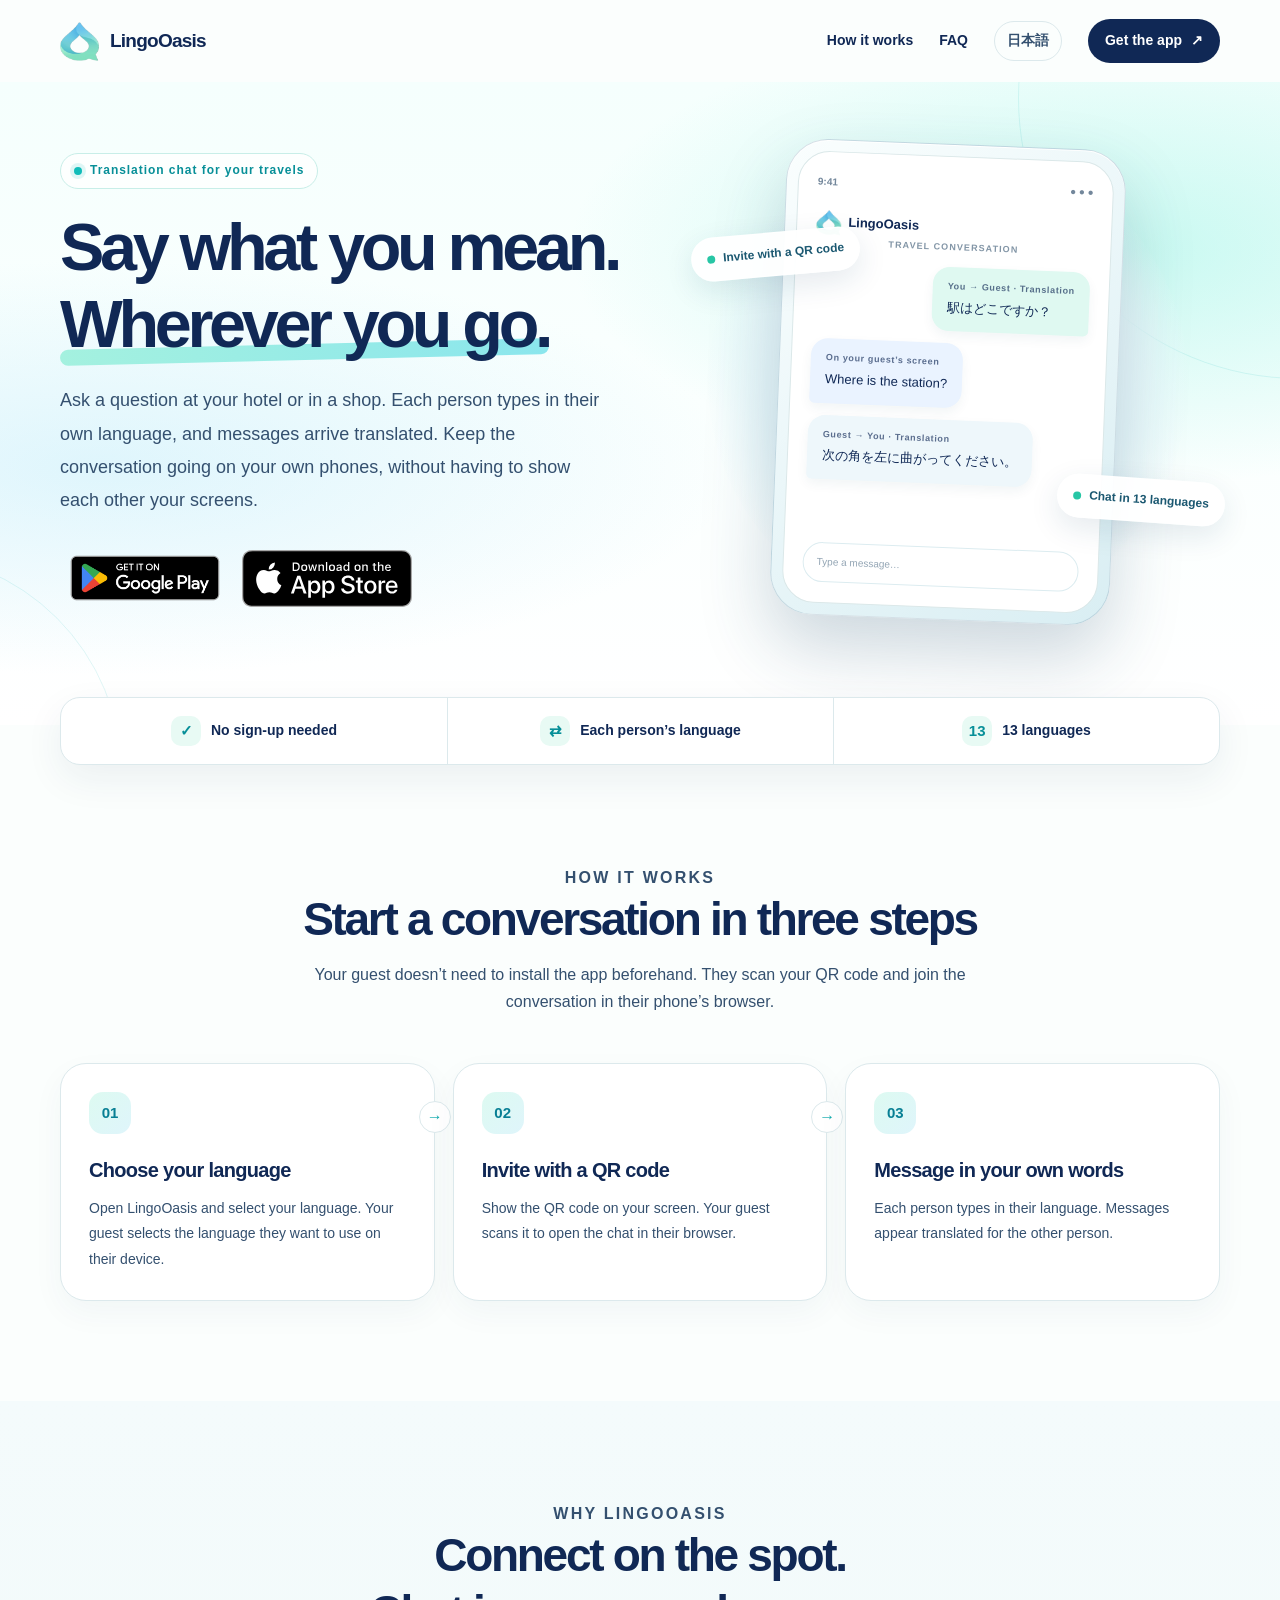
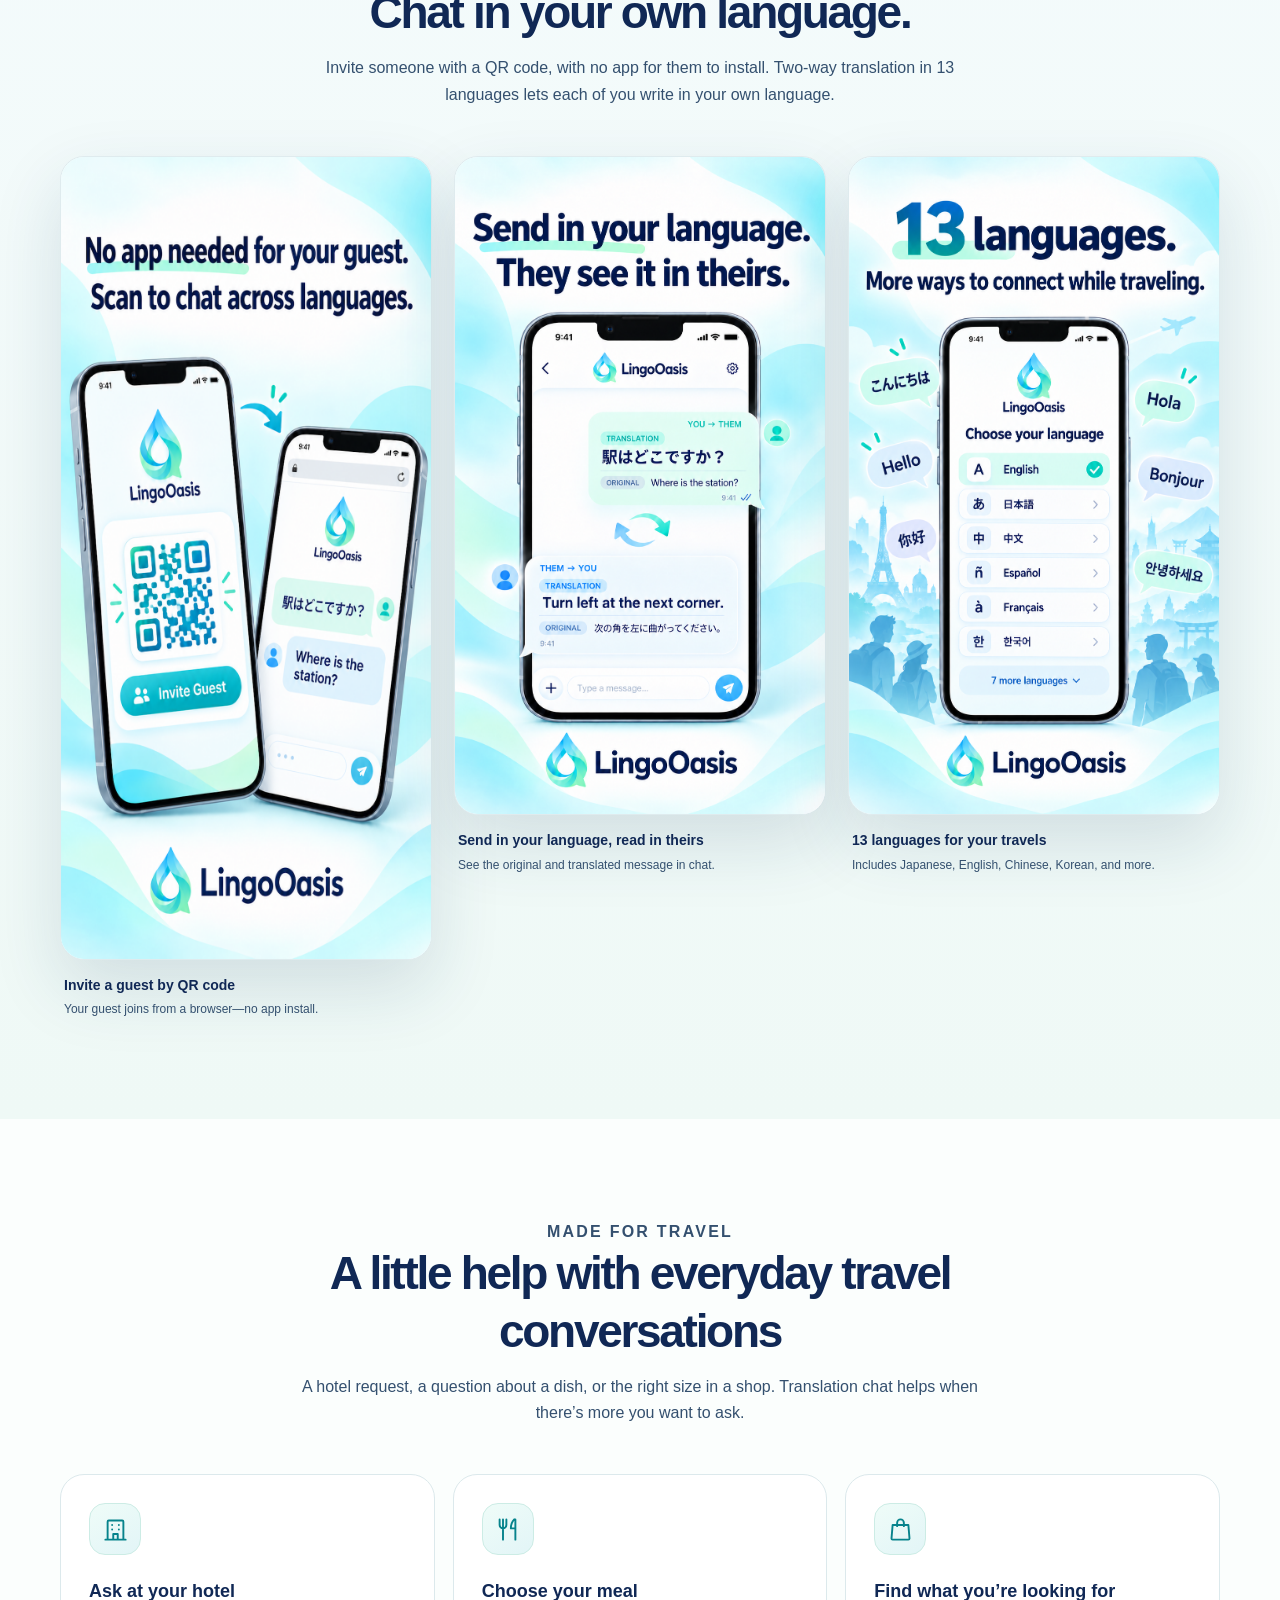
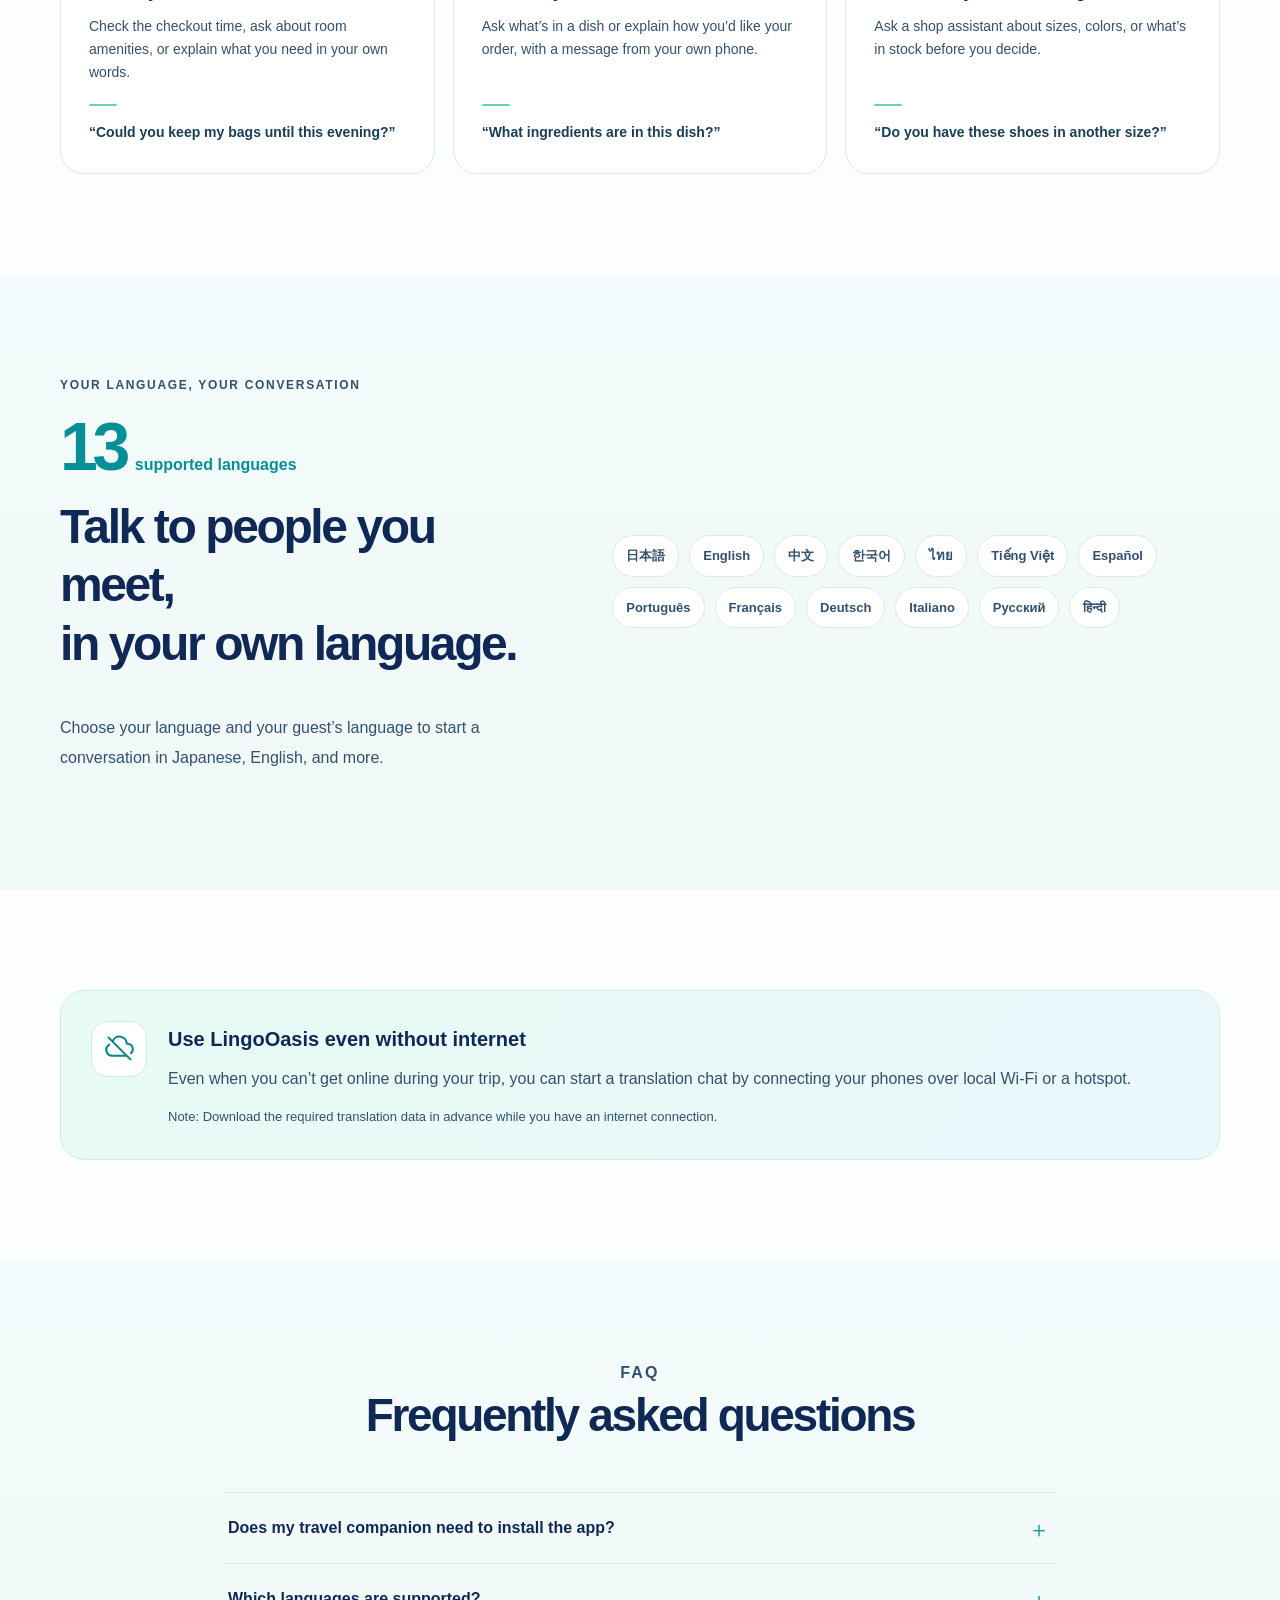
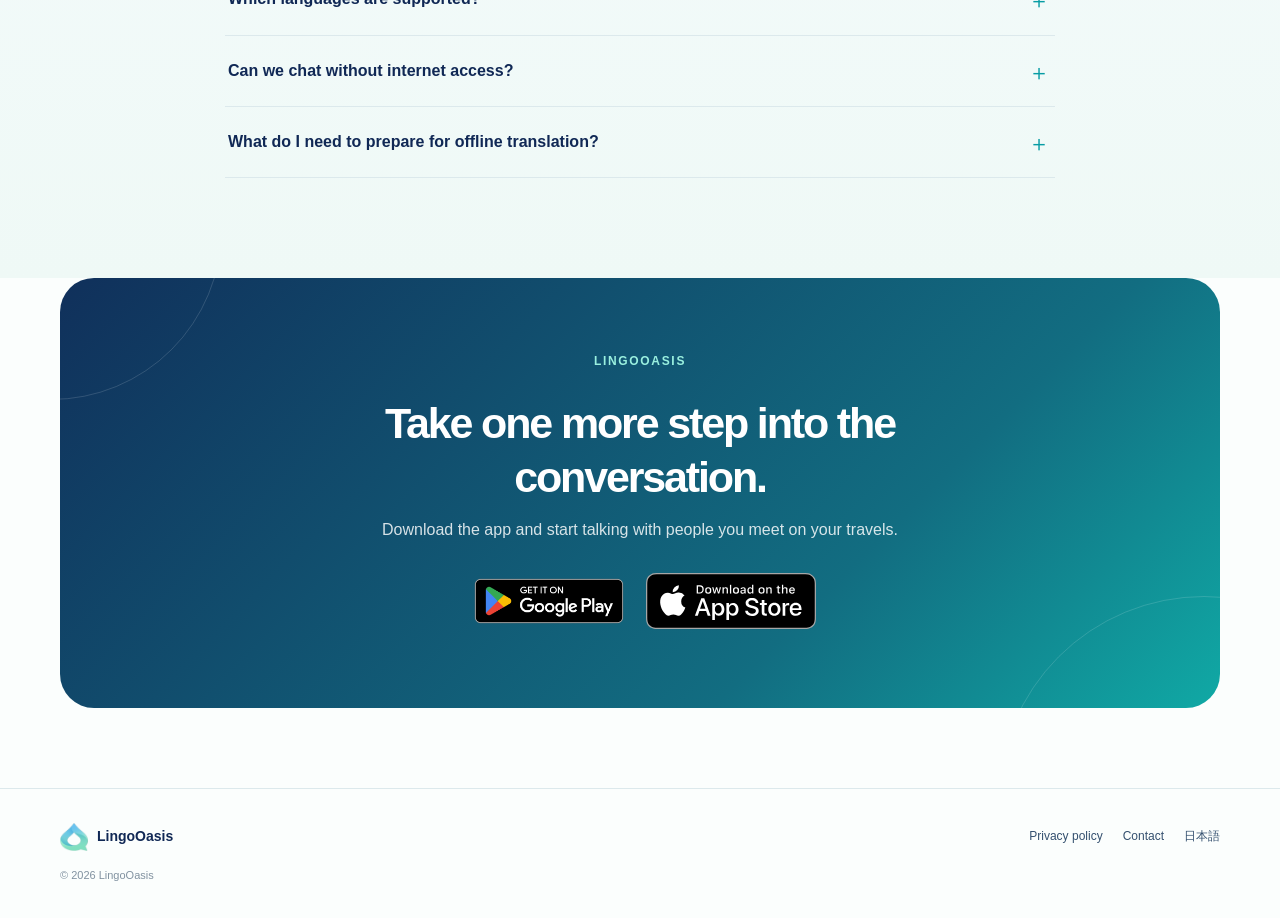
==== commit 50ff6f75: "gtag設定" ====
--- a/en/index.html
+++ b/en/index.html
@@ -531,4 +531,15 @@
       </div>
     </footer>
   </body>
+  <script
+    async
+    src="https://www.googletagmanager.com/gtm.js?id=GTM-55J9N8Z2"
+  ></script>
+  <script>
+    window.dataLayer = window.dataLayer || [];
+    function gtag() {
+      dataLayer.push(arguments);
+    }
+    gtag("js", new Date());
+  </script>
 </html>
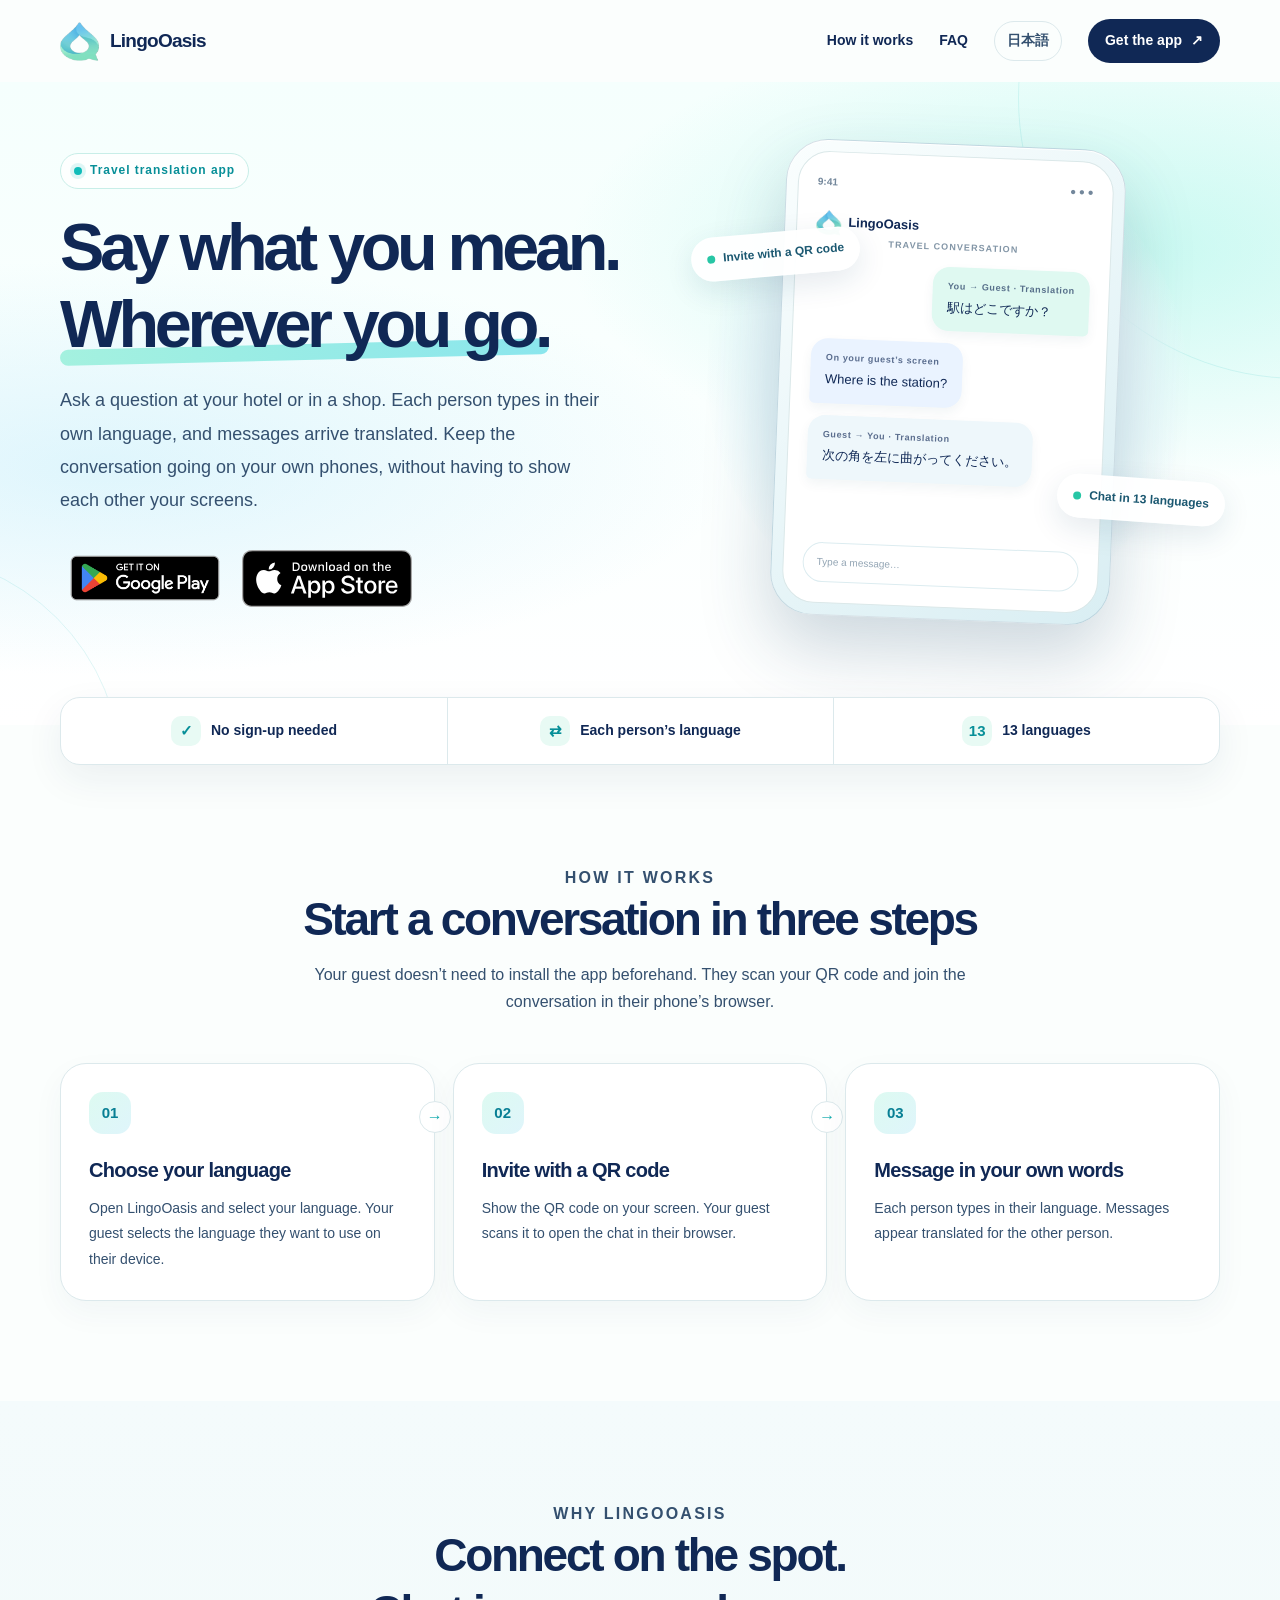
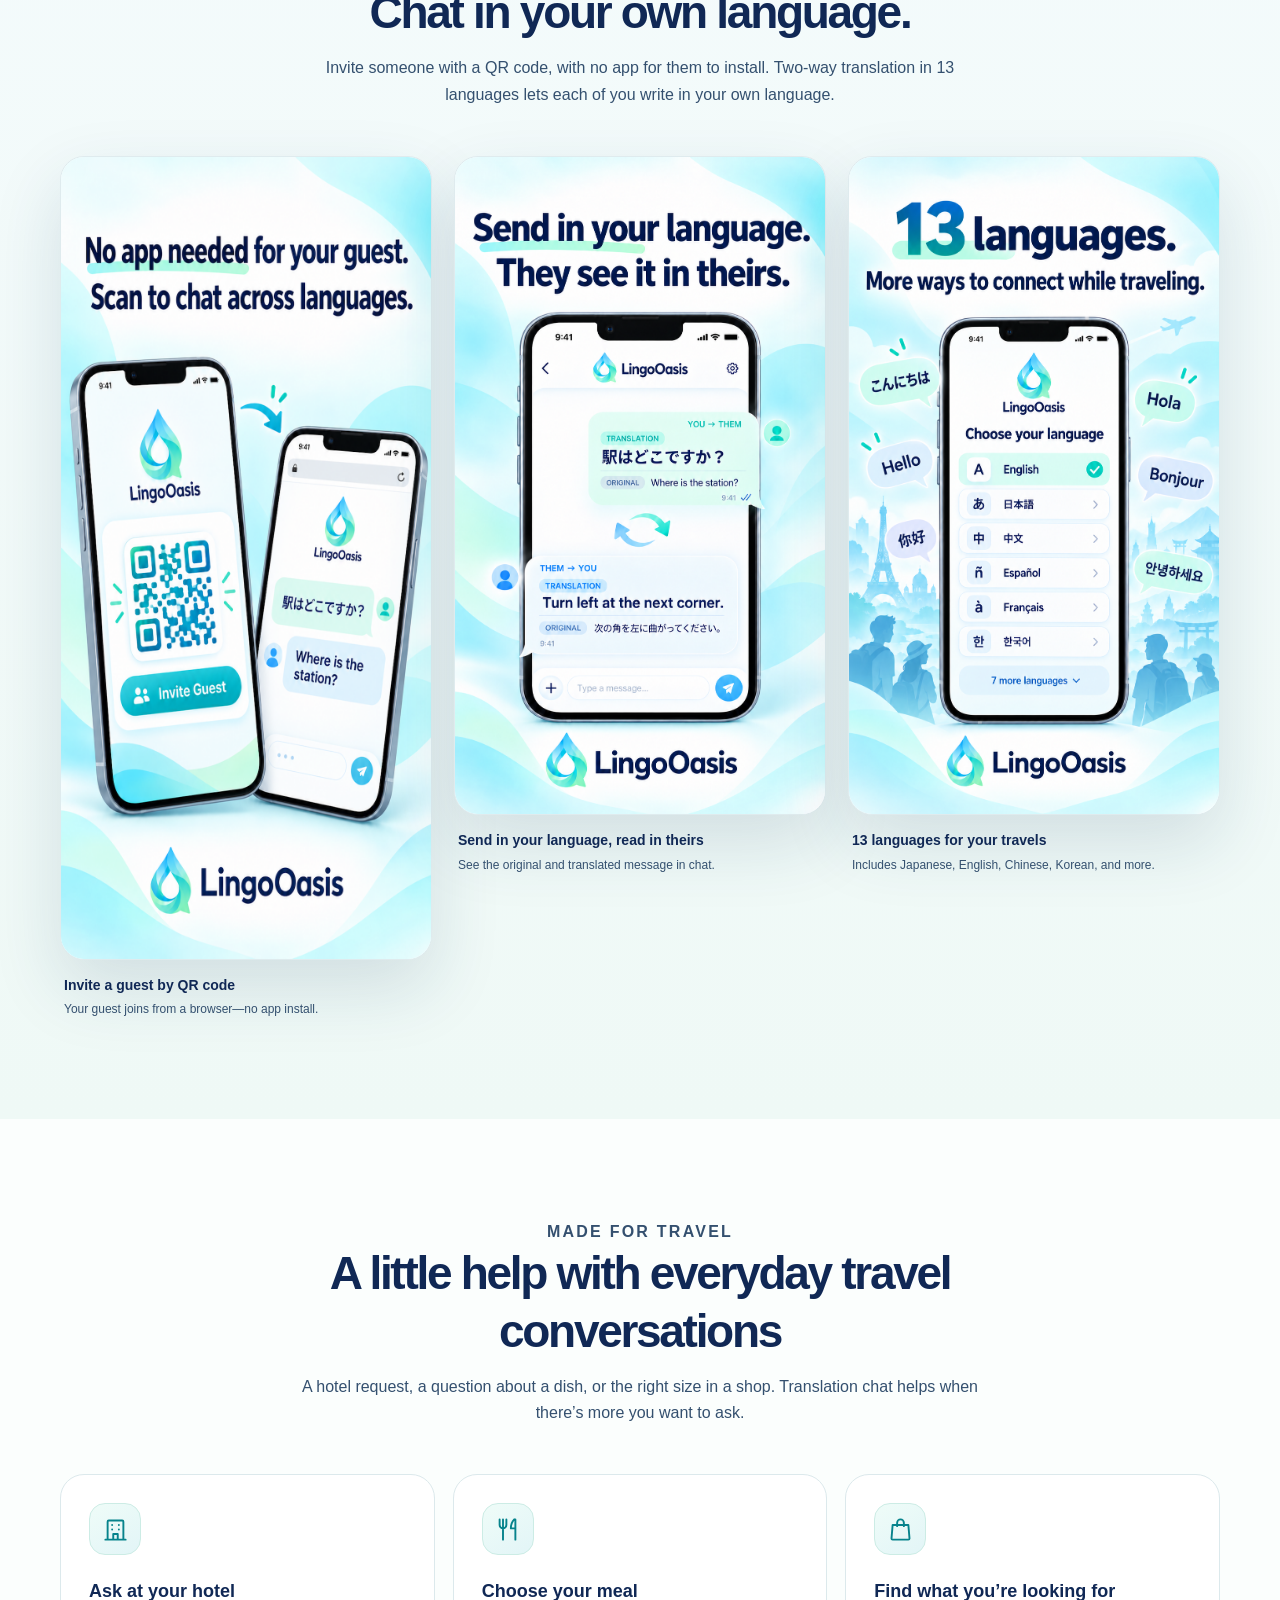
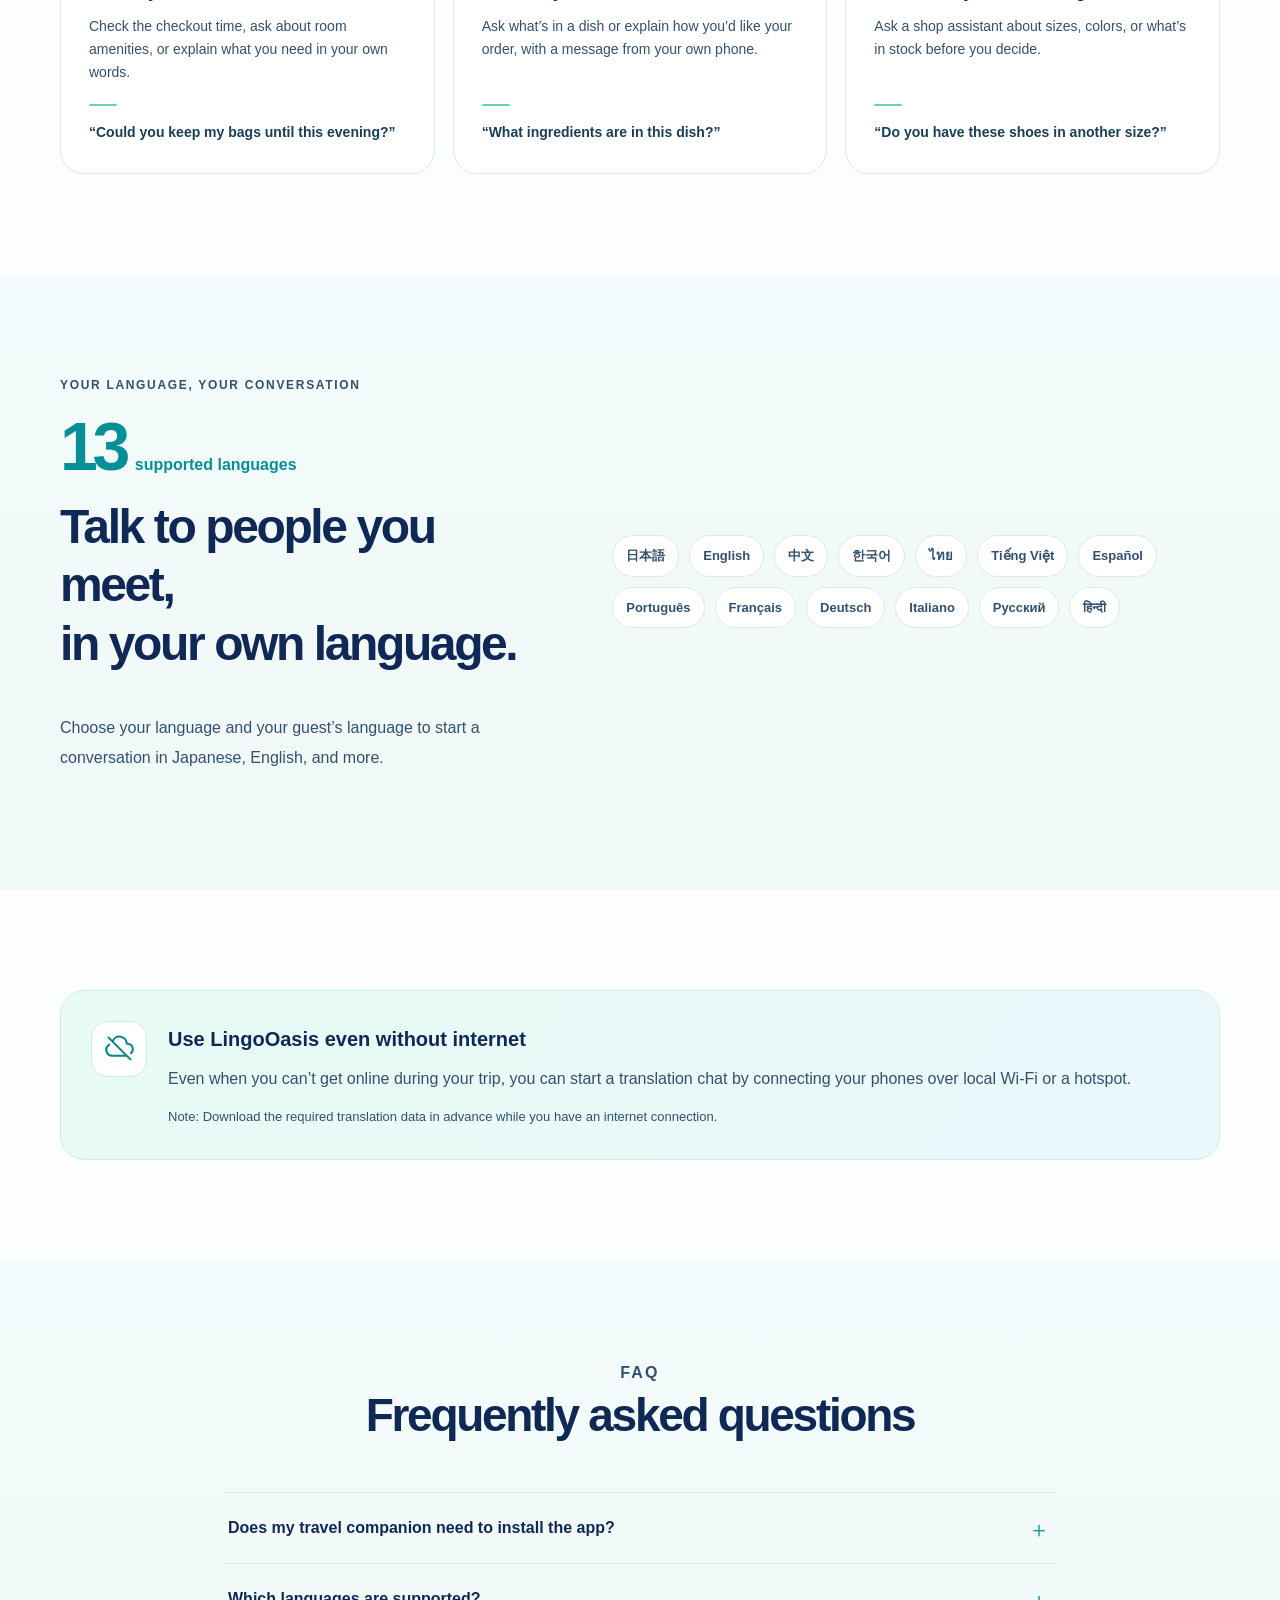
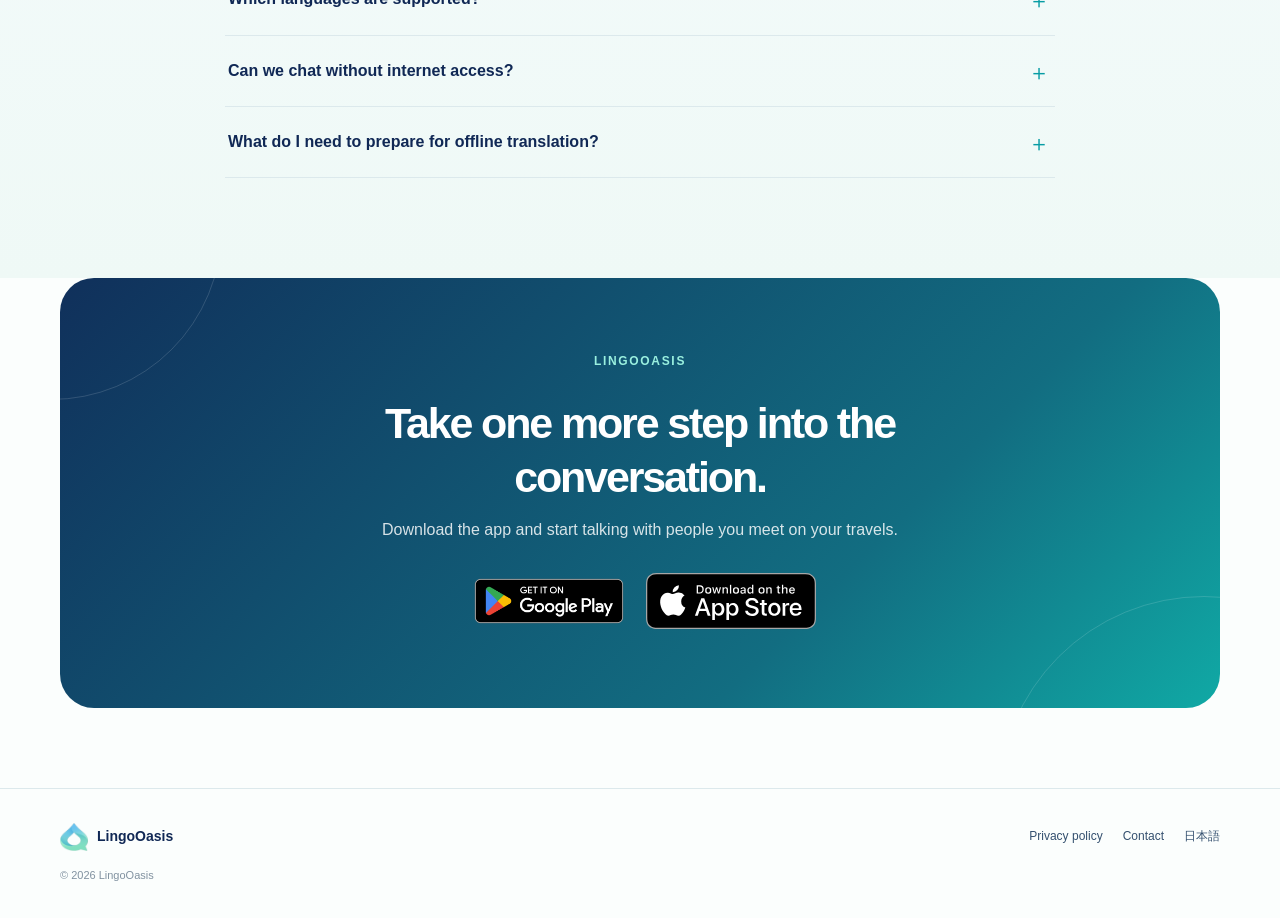
==== commit 4b09b91d: "SEO対応" ====
--- a/en/index.html
+++ b/en/index.html
@@ -3,10 +3,10 @@
   <head>
     <meta charset="utf-8" />
     <meta name="viewport" content="width=device-width, initial-scale=1" />
-    <title>LingoOasis | Translation chat for your travels</title>
+    <title>LingoOasis | Translation App for Travel</title>
     <meta
       name="description"
-      content="Start a conversation in your own language. LingoOasis lets your travel companion join from a QR code in their browser, with no app install. Supports 13 languages."
+      content="A travel translation app with chat in 13 languages. Type in your own language and messages arrive translated. Guests can join by QR code in a browser, with no app install required."
     />
     <meta name="theme-color" content="#f5fffd" />
     <meta name="robots" content="index,follow" />
@@ -37,11 +37,11 @@
     <meta property="og:site_name" content="LingoOasis" />
     <meta
       property="og:title"
-      content="LingoOasis | Translation chat for your travels"
+      content="LingoOasis | Translation App for Travel"
     />
     <meta
       property="og:description"
-      content="Send a message in your language. Let it reach the other person in theirs."
+      content="A travel translation app with chat in 13 languages. Guests join by QR code in a browser, with no app install required."
     />
     <meta
       property="og:url"
@@ -74,7 +74,7 @@
           "ru",
           "hi"
         ],
-        "description": "A QR-invited translation chat app for conversations with people you meet while traveling.",
+        "description": "A translation chat app for travel with 13 languages. The host types in their own language; guests join through a browser using a QR code.",
         "downloadUrl": [
           "https://play.google.com/store/apps/details?id=com.lingooasis.app",
           "https://apps.apple.com/app/id6812260177"
@@ -104,8 +104,7 @@
         <div class="wrap hero-grid">
           <div>
             <p class="eyebrow">
-              <span class="eyebrow-dot" aria-hidden="true"></span>Translation
-              chat for your travels
+              <span class="eyebrow-dot" aria-hidden="true"></span>Travel translation app
             </p>
             <h1>
               Say what you mean.<br /><span class="highlight"
